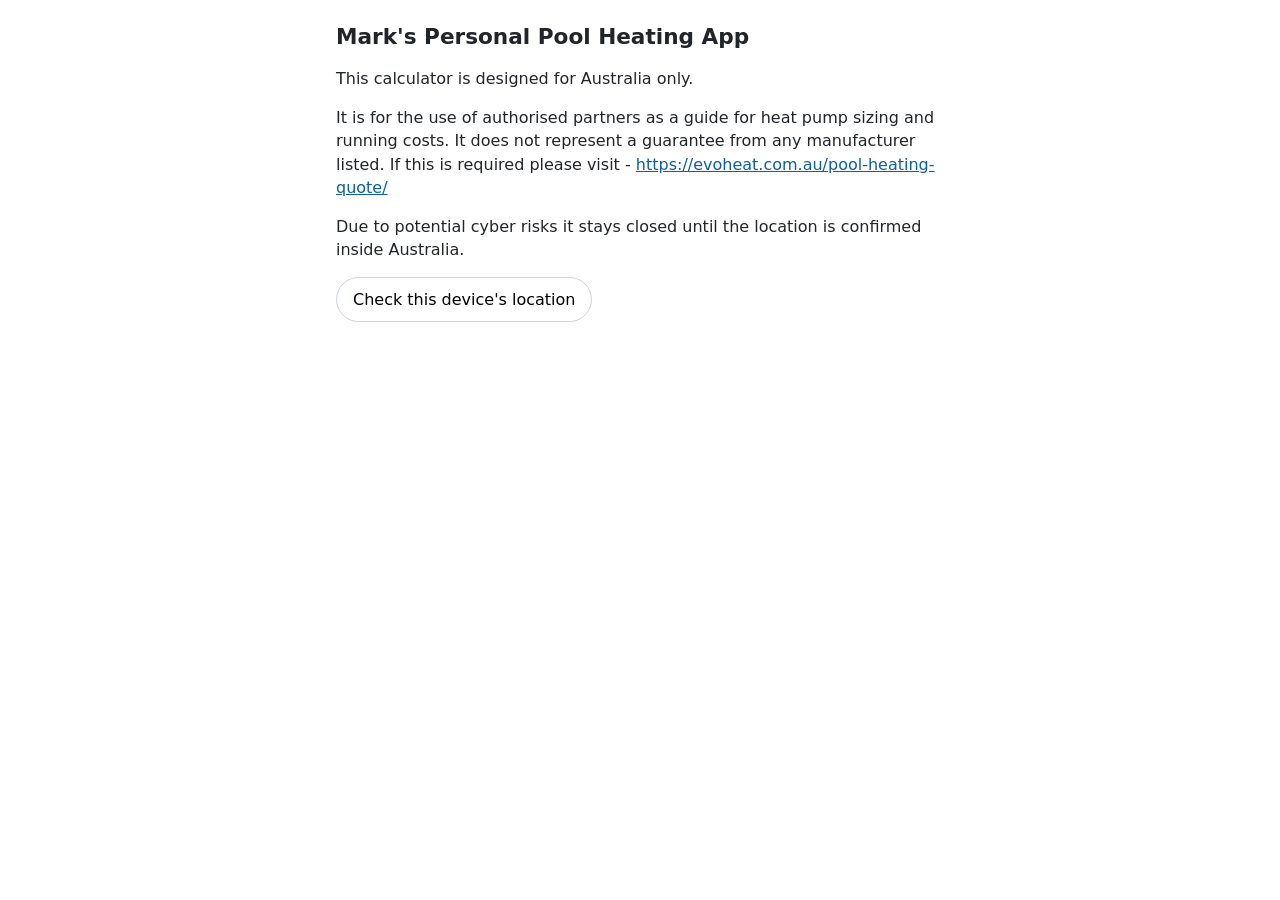
==== index.html @ 6153452d "Rename the visible supply label to Supply -. Leave the price figures unchanged and bump each app cac" ====
<!doctype html>
<html lang="en-AU">
<head>
<!-- Copyright (c) 2026 Mark Hall. All rights reserved. Copying, reproduction, or use to train AI systems is prohibited. -->
<meta name="robots" content="index, follow, noai, noimageai">
<meta name="googlebot" content="noai, noimageai">
<meta name="tdm-reservation" content="1">
<meta charset="utf-8">
<meta name="viewport" content="width=device-width, initial-scale=1, viewport-fit=cover">
<title>Mark&#39;s Personal Pool Heating App</title>
<meta name="description" content="Hourly pool heating calculator for cities across Australia.">
<meta name="theme-color" content="#0b5fa5">
<meta name="mobile-web-app-capable" content="yes">
<meta name="apple-mobile-web-app-capable" content="yes">
<meta name="apple-mobile-web-app-status-bar-style" content="default">
<meta name="apple-mobile-web-app-title" content="Mark&#39;s Pool Heating">
<link rel="manifest" href="manifest.webmanifest">
<link rel="icon" type="image/png" sizes="32x32" href="icons/favicon-32.png">
<link rel="apple-touch-icon" sizes="180x180" href="icons/apple-touch-icon.png">
<link rel="stylesheet" href="app.css?v=49">
<style>
  #gate{font-family:system-ui,sans-serif;max-width:40rem;margin:24px auto;padding:0 16px;color:#212529;line-height:1.45}
  #gate h1{font-size:1.35rem;line-height:1.25}
  #gate button{font:inherit;padding:10px 16px;border-radius:999px;border:1px solid #ced4da;background:#fff;cursor:pointer}
  #gate button:disabled{opacity:.55;cursor:wait}
  #gate-status{min-height:1.4em}
  #gate-help{font-size:.9rem;margin:4px 0 0}
  #gate-help p{margin:.4em 0 .15em}
  #gate-help ol{margin:.15em 0 0;padding-left:1.25rem}
  #gate-help li{margin:.4em 0}
  #gate a{color:#0b5fa5;overflow-wrap:anywhere}
</style>
</head>
<body>
<div id="gate">
  <h1>Mark's Personal Pool Heating App</h1>
  <p>This calculator is designed for Australia only.</p>
  <p>It is for the use of authorised partners as a guide for heat pump sizing and running costs. It does not represent a guarantee from any manufacturer listed. If this is required please visit - <a href="https://evoheat.com.au/pool-heating-quote/">https://evoheat.com.au/pool-heating-quote/</a></p>
  <p>Due to potential cyber risks it stays closed until the location is confirmed inside Australia.</p>
  <button id="gate-check" type="button">Check this device's location</button>
  <p id="gate-status" role="status"></p>
</div>
<div id="root" hidden></div>

<noscript>This calculator needs JavaScript.</noscript>
<script src="gate.js?v=49" defer></script>
<script src="app.js?v=49" defer></script>
</body>
</html>
---- app.css ----
*,*::before,*::after{box-sizing:border-box}
html{-webkit-text-size-adjust:100%}
body{margin:0;background:#fff;color:#111418;font-family:system-ui,-apple-system,"Segoe UI",Roboto,sans-serif;padding:env(safe-area-inset-top) env(safe-area-inset-right) 0 env(safe-area-inset-left)}
a{color:#1f6feb}
input[type=range]{touch-action:pan-y}
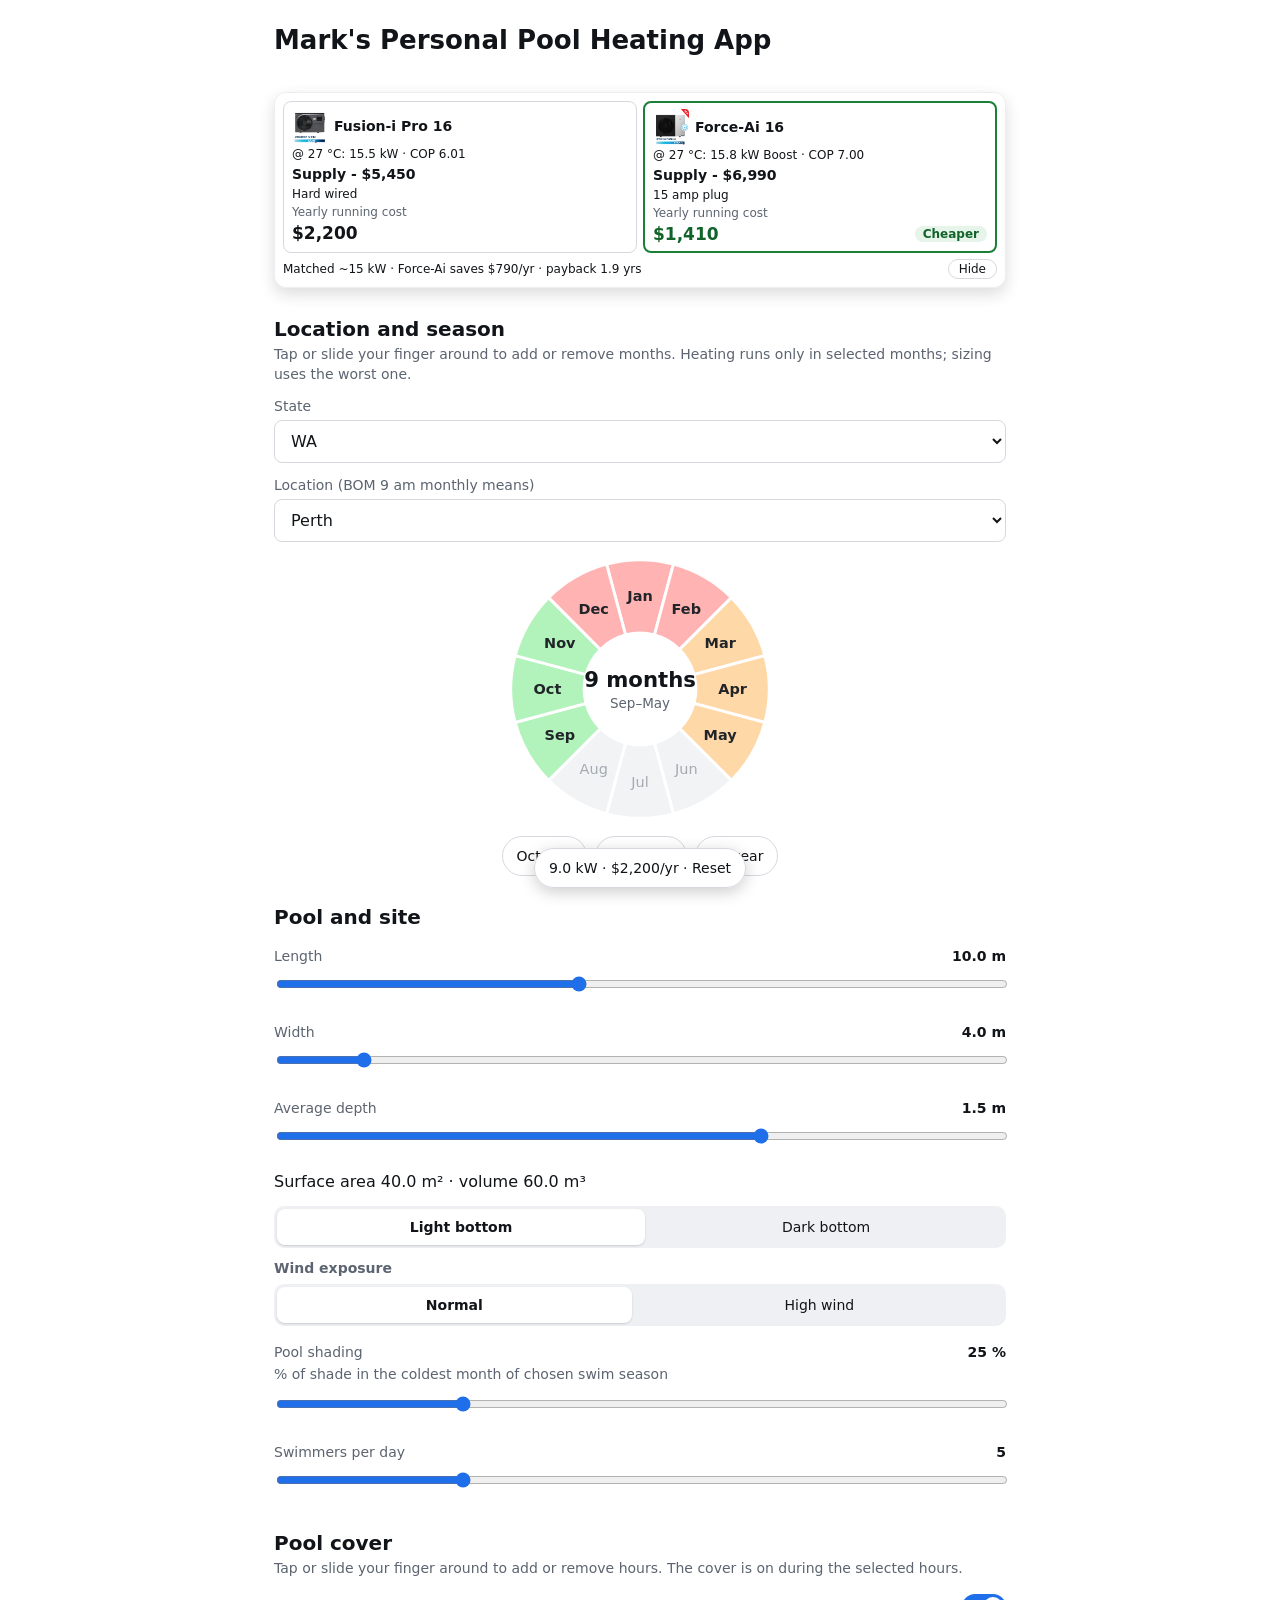
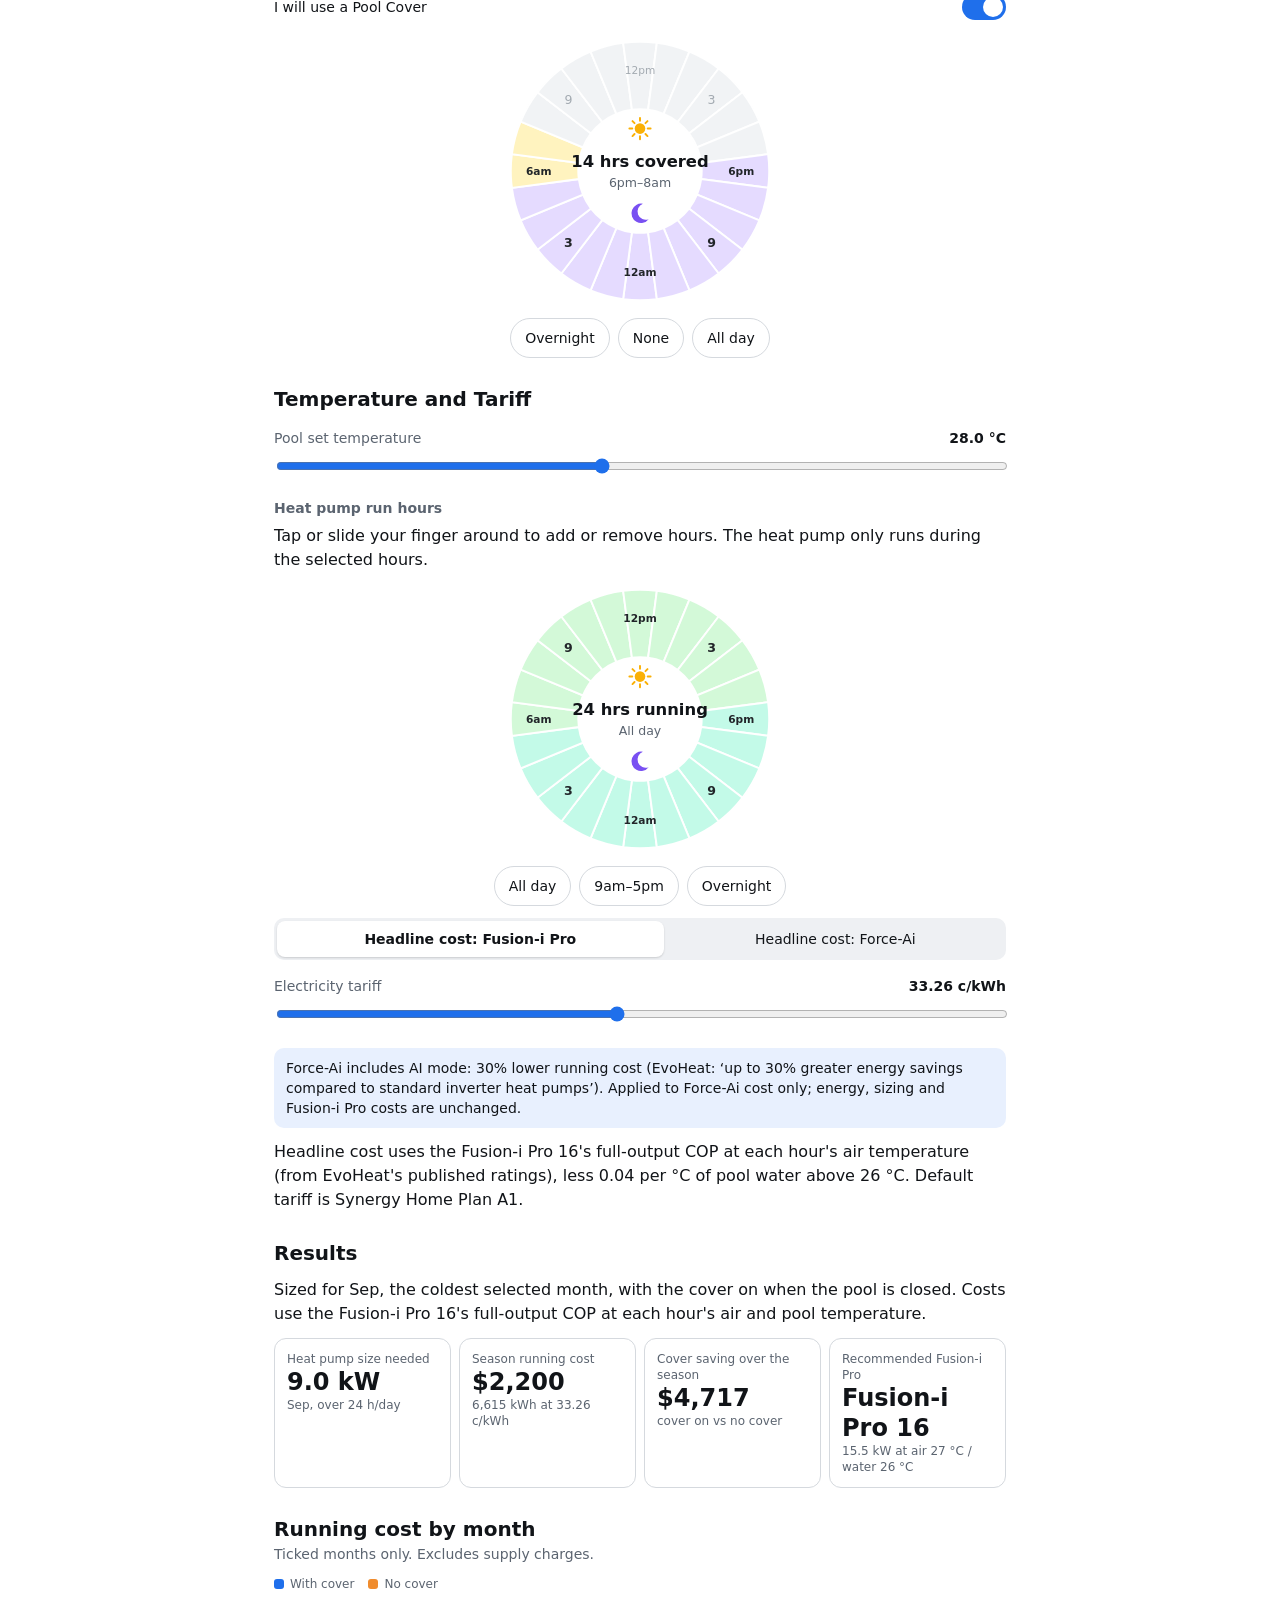
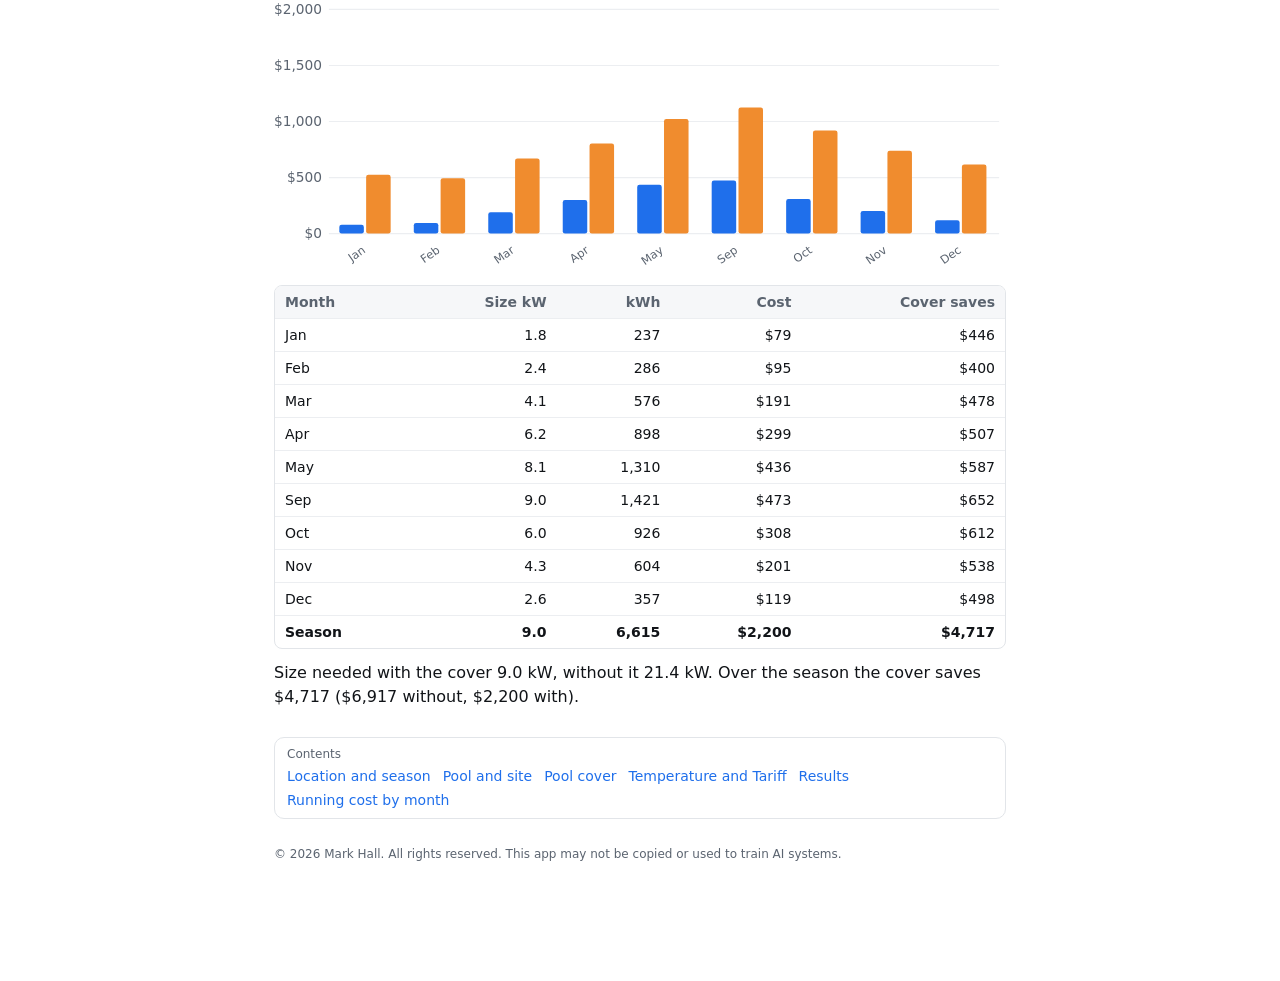
==== commit 88e03601: "Open the Fusion app straight into the calculator. Remove the root location gate and stop adding a su" ====
--- a/index.html
+++ b/index.html
@@ -17,33 +17,12 @@
 <link rel="manifest" href="manifest.webmanifest">
 <link rel="icon" type="image/png" sizes="32x32" href="icons/favicon-32.png">
 <link rel="apple-touch-icon" sizes="180x180" href="icons/apple-touch-icon.png">
-<link rel="stylesheet" href="app.css?v=49">
-<style>
-  #gate{font-family:system-ui,sans-serif;max-width:40rem;margin:24px auto;padding:0 16px;color:#212529;line-height:1.45}
-  #gate h1{font-size:1.35rem;line-height:1.25}
-  #gate button{font:inherit;padding:10px 16px;border-radius:999px;border:1px solid #ced4da;background:#fff;cursor:pointer}
-  #gate button:disabled{opacity:.55;cursor:wait}
-  #gate-status{min-height:1.4em}
-  #gate-help{font-size:.9rem;margin:4px 0 0}
-  #gate-help p{margin:.4em 0 .15em}
-  #gate-help ol{margin:.15em 0 0;padding-left:1.25rem}
-  #gate-help li{margin:.4em 0}
-  #gate a{color:#0b5fa5;overflow-wrap:anywhere}
-</style>
+<link rel="stylesheet" href="app.css?v=50">
 </head>
 <body>
-<div id="gate">
-  <h1>Mark's Personal Pool Heating App</h1>
-  <p>This calculator is designed for Australia only.</p>
-  <p>It is for the use of authorised partners as a guide for heat pump sizing and running costs. It does not represent a guarantee from any manufacturer listed. If this is required please visit - <a href="https://evoheat.com.au/pool-heating-quote/">https://evoheat.com.au/pool-heating-quote/</a></p>
-  <p>Due to potential cyber risks it stays closed until the location is confirmed inside Australia.</p>
-  <button id="gate-check" type="button">Check this device's location</button>
-  <p id="gate-status" role="status"></p>
-</div>
-<div id="root" hidden></div>
+<div id="root"></div>
 
 <noscript>This calculator needs JavaScript.</noscript>
-<script src="gate.js?v=49" defer></script>
-<script src="app.js?v=49" defer></script>
+<script src="app.js?v=50" defer></script>
 </body>
 </html>
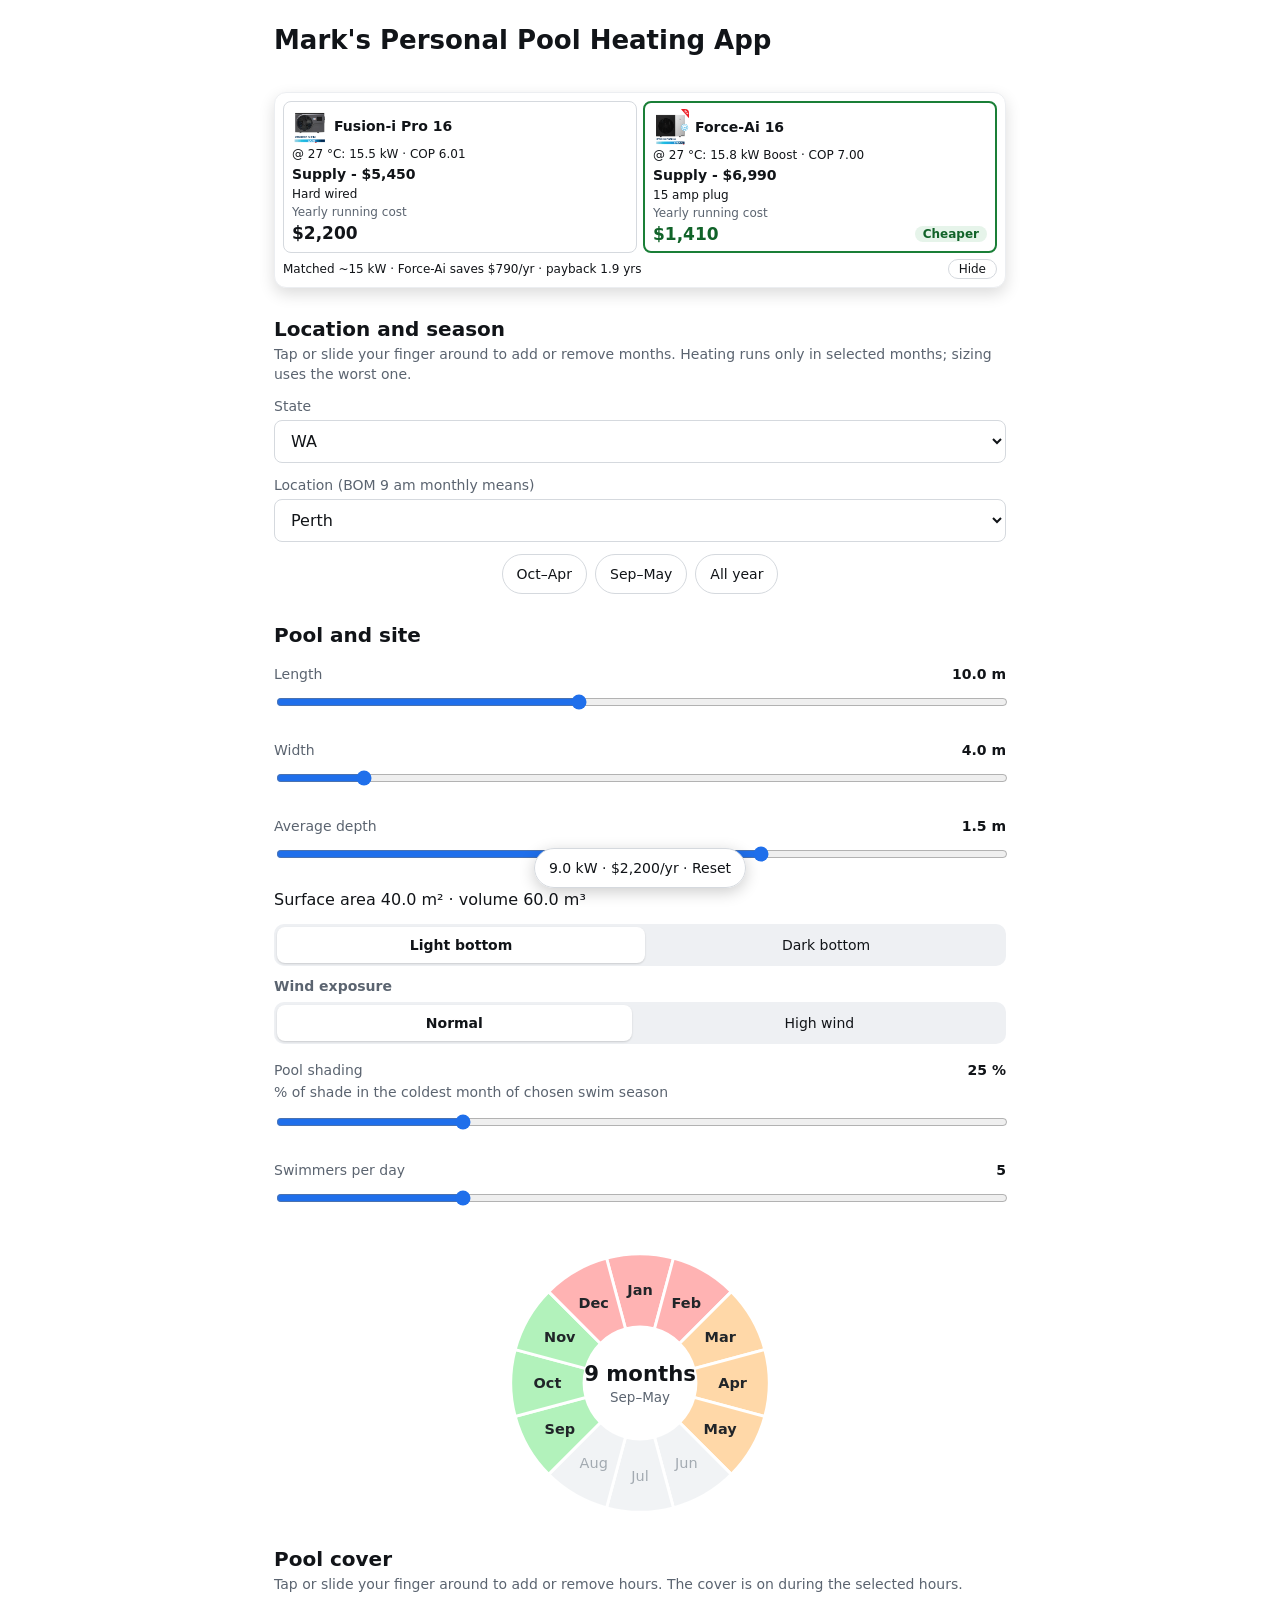
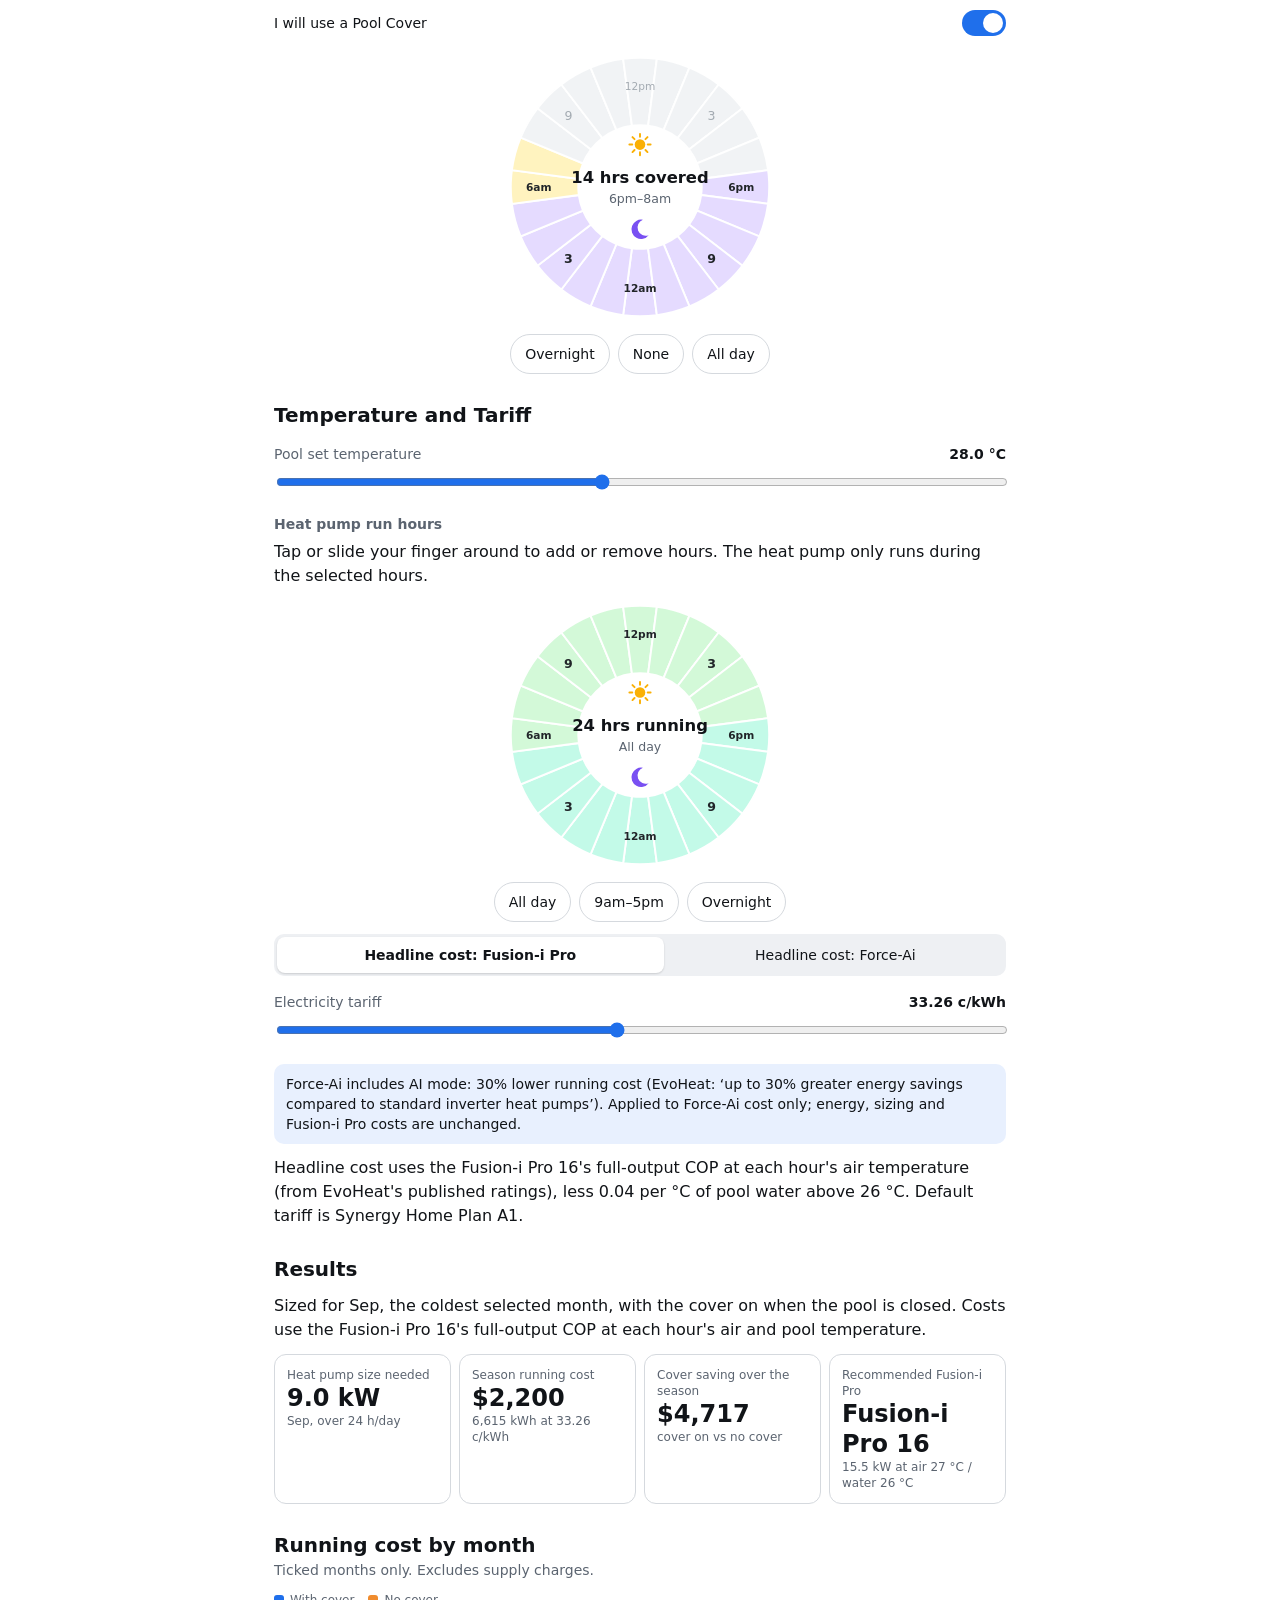
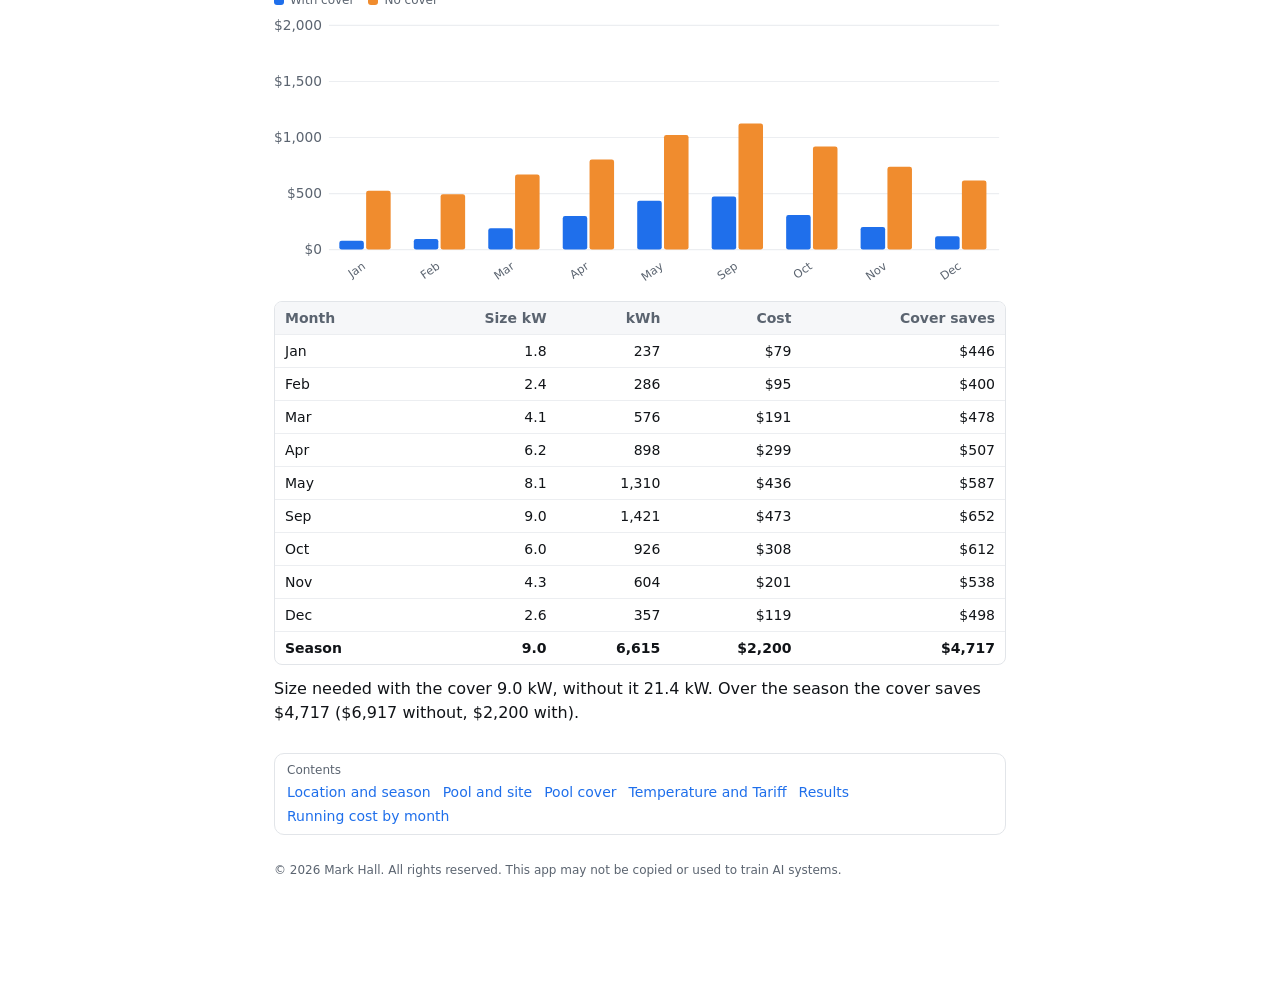
==== commit bf3a5832: "Place the swim season chart above the pool cover. Move the month pie to sit directly above Pool cove" ====
--- a/index.html
+++ b/index.html
@@ -17,12 +17,12 @@
 <link rel="manifest" href="manifest.webmanifest">
 <link rel="icon" type="image/png" sizes="32x32" href="icons/favicon-32.png">
 <link rel="apple-touch-icon" sizes="180x180" href="icons/apple-touch-icon.png">
-<link rel="stylesheet" href="app.css?v=50">
+<link rel="stylesheet" href="app.css?v=51">
 </head>
 <body>
 <div id="root"></div>
 
 <noscript>This calculator needs JavaScript.</noscript>
-<script src="app.js?v=50" defer></script>
+<script src="app.js?v=51" defer></script>
 </body>
 </html>
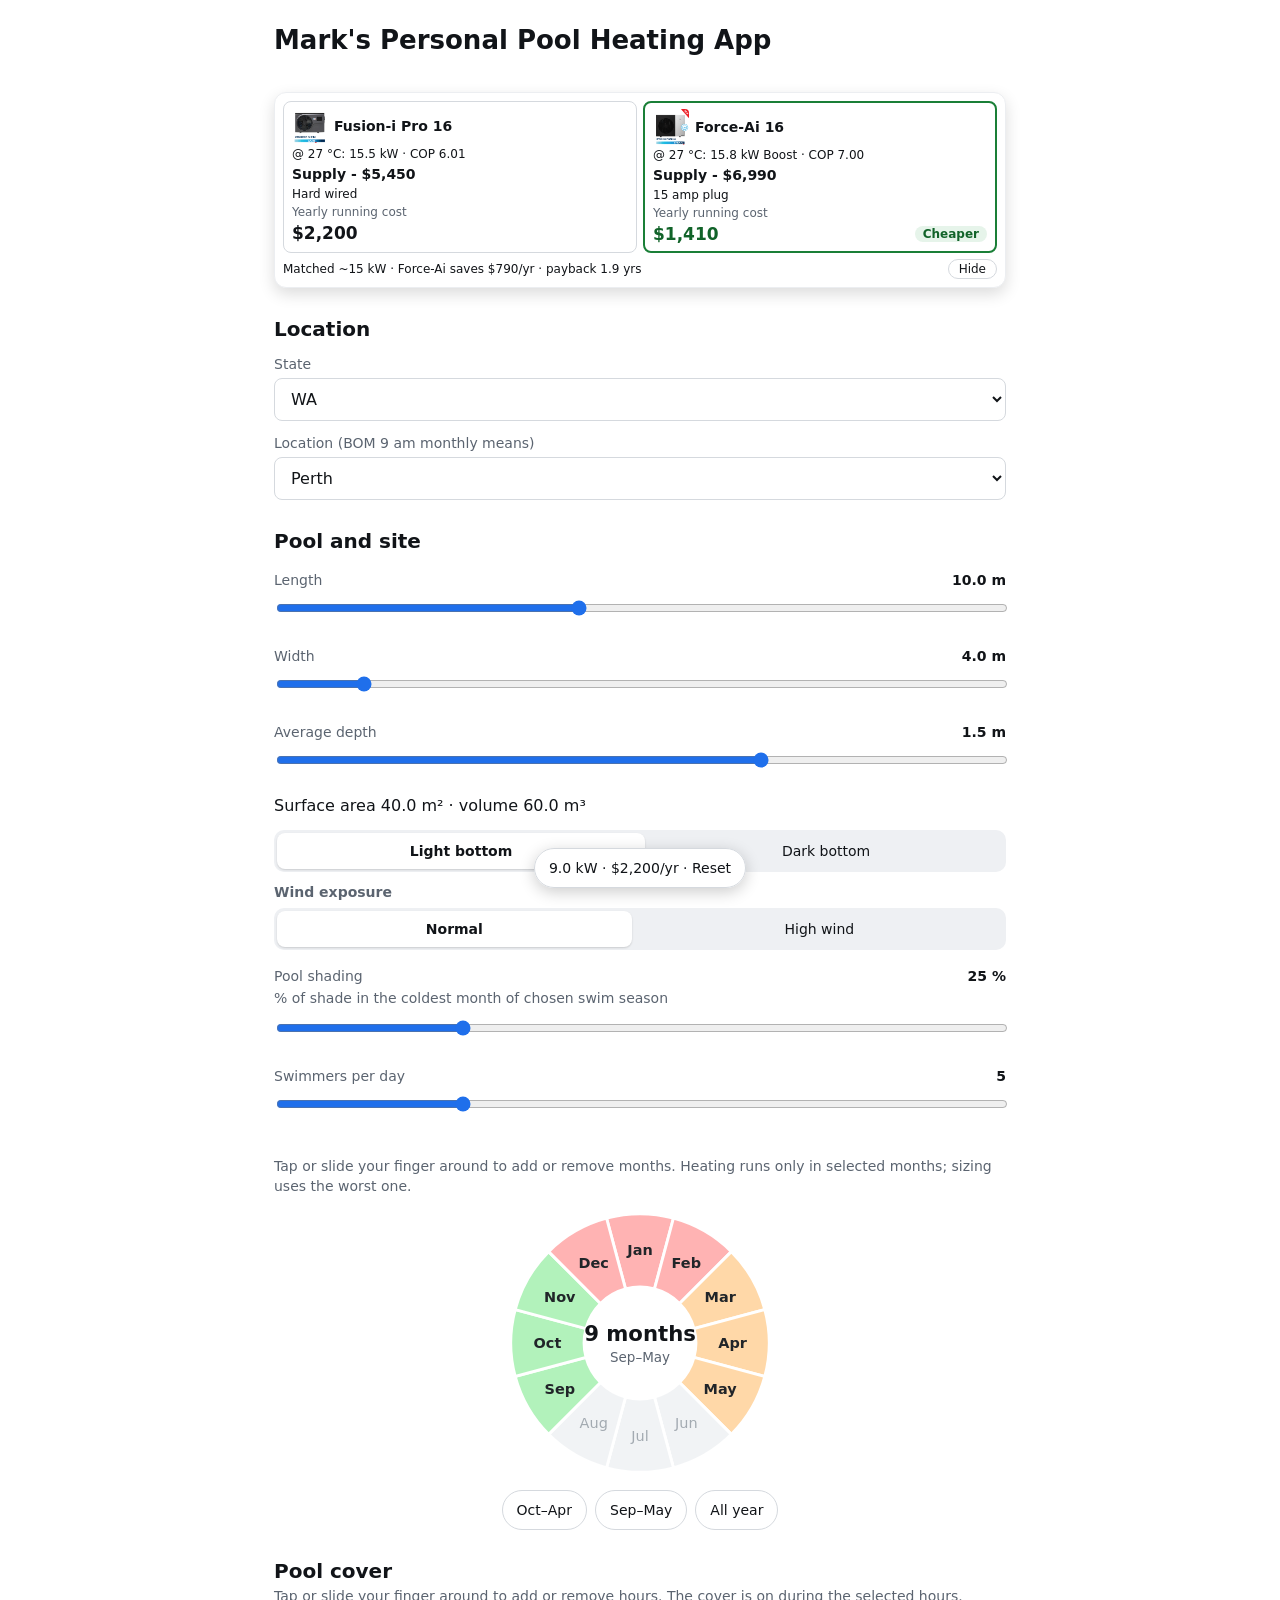
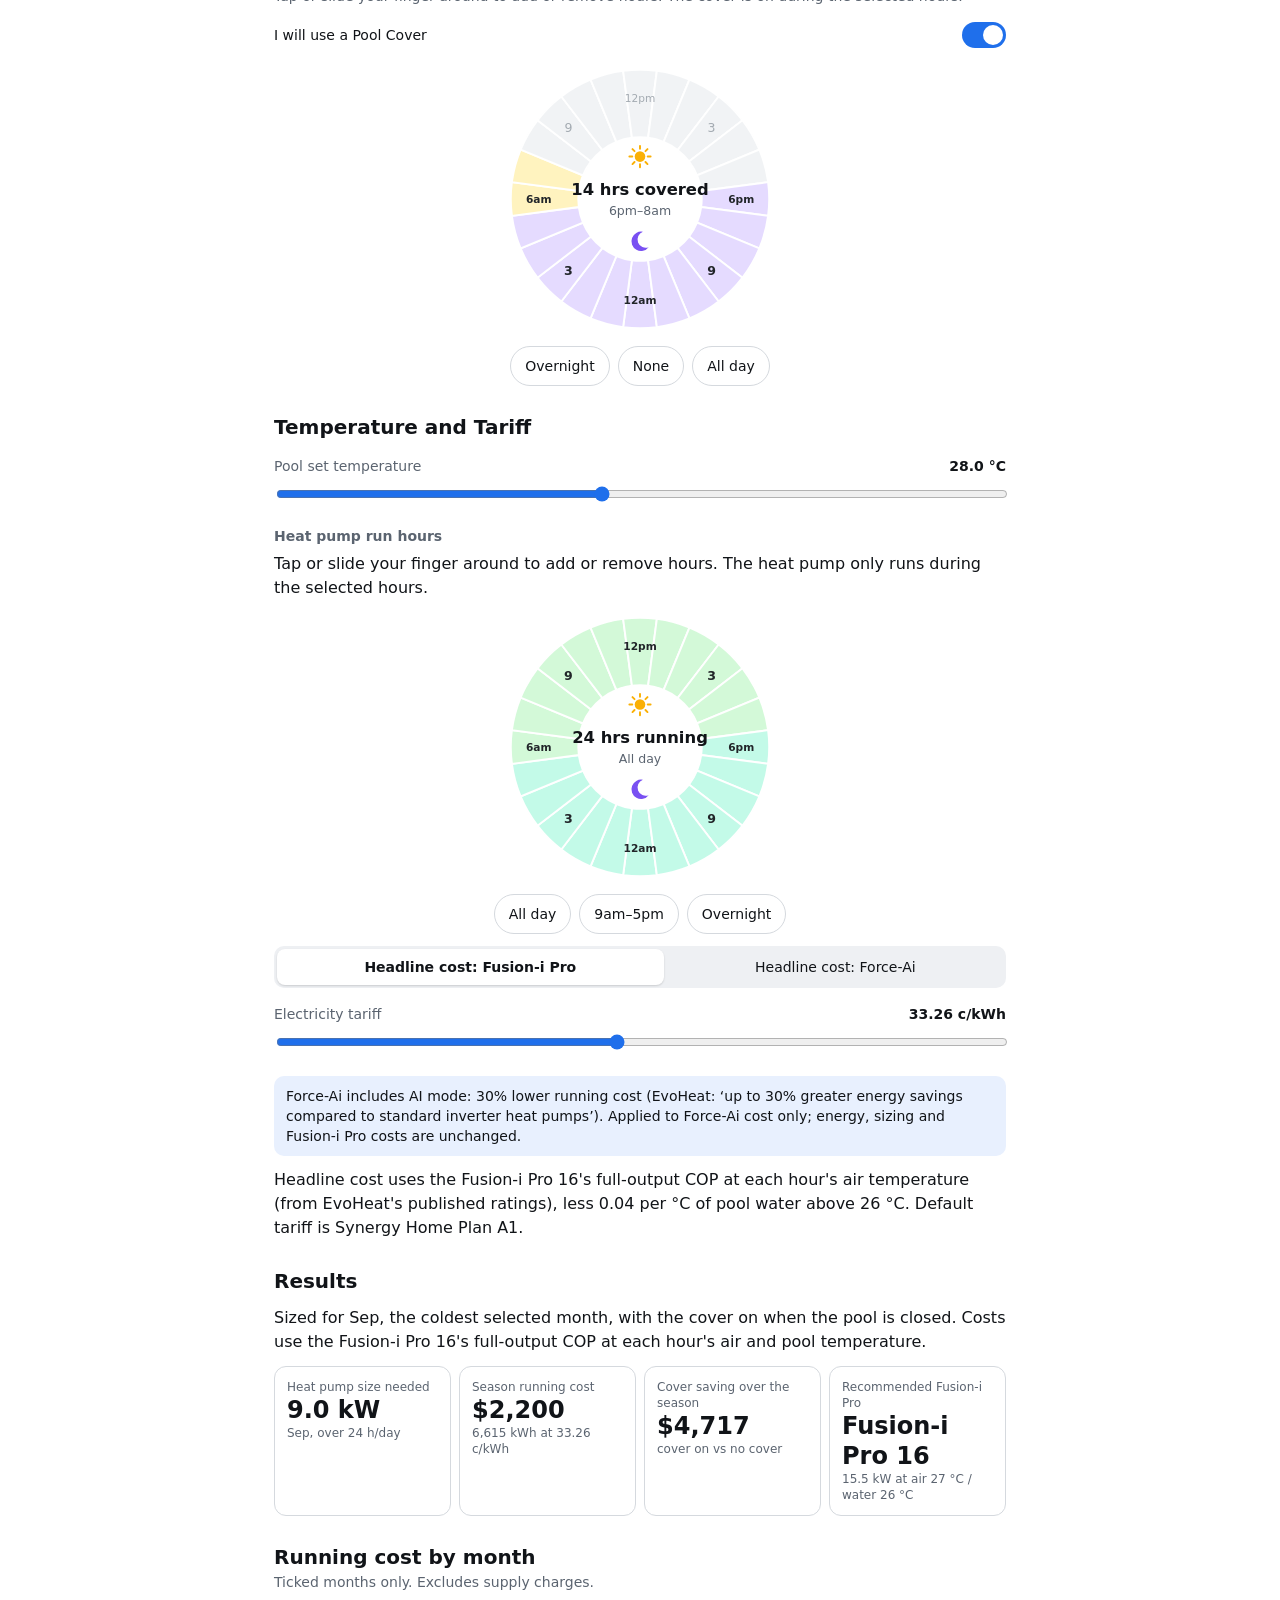
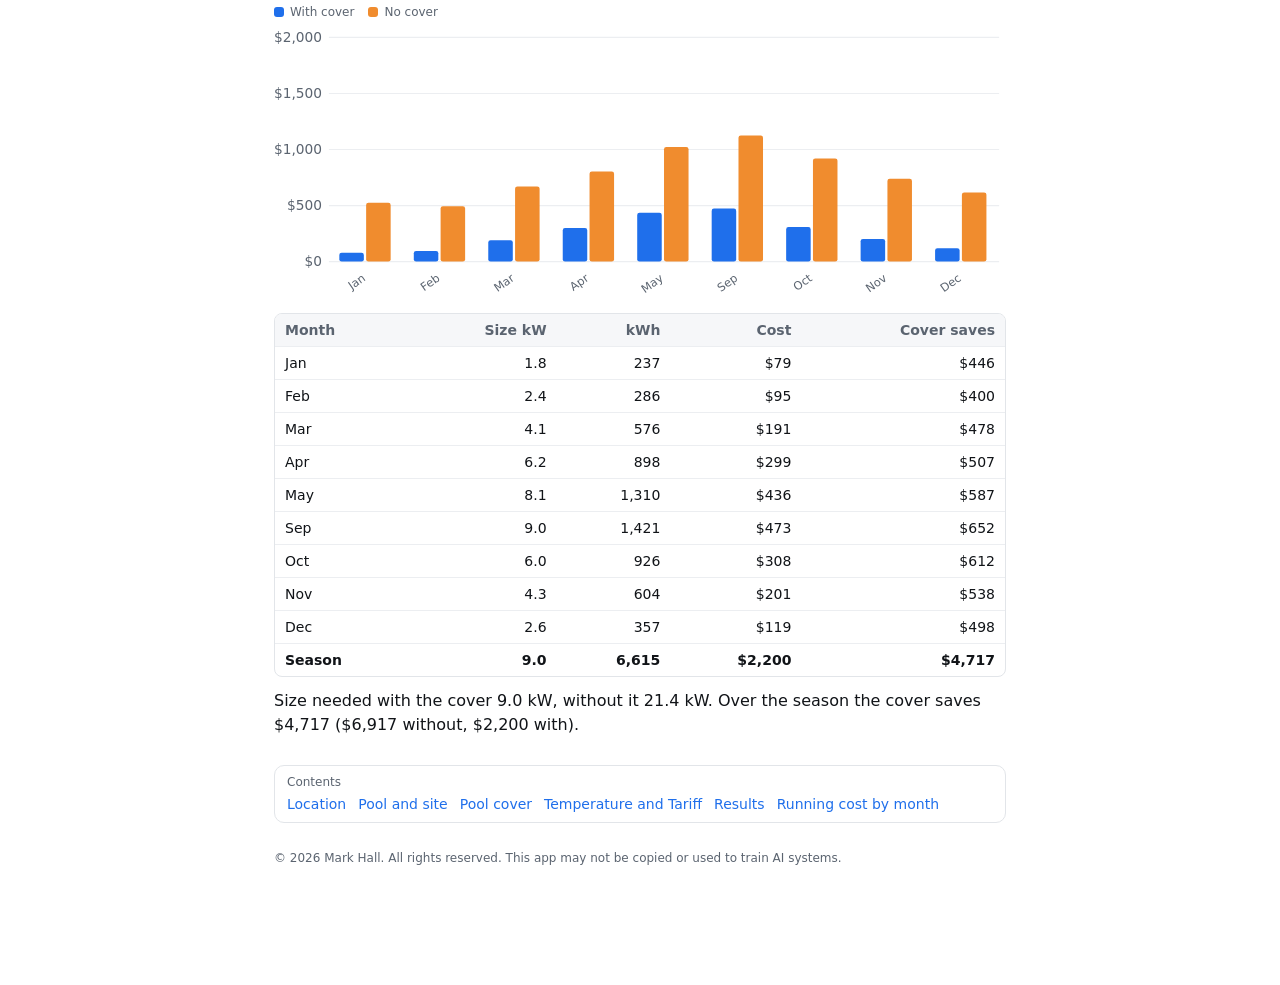
==== commit 45862618: "Move the swim season controls above the pool cover. Put the month hint, the pie chart, and the seaso" ====
--- a/index.html
+++ b/index.html
@@ -17,12 +17,12 @@
 <link rel="manifest" href="manifest.webmanifest">
 <link rel="icon" type="image/png" sizes="32x32" href="icons/favicon-32.png">
 <link rel="apple-touch-icon" sizes="180x180" href="icons/apple-touch-icon.png">
-<link rel="stylesheet" href="app.css?v=51">
+<link rel="stylesheet" href="app.css?v=52">
 </head>
 <body>
 <div id="root"></div>
 
 <noscript>This calculator needs JavaScript.</noscript>
-<script src="app.js?v=51" defer></script>
+<script src="app.js?v=52" defer></script>
 </body>
 </html>
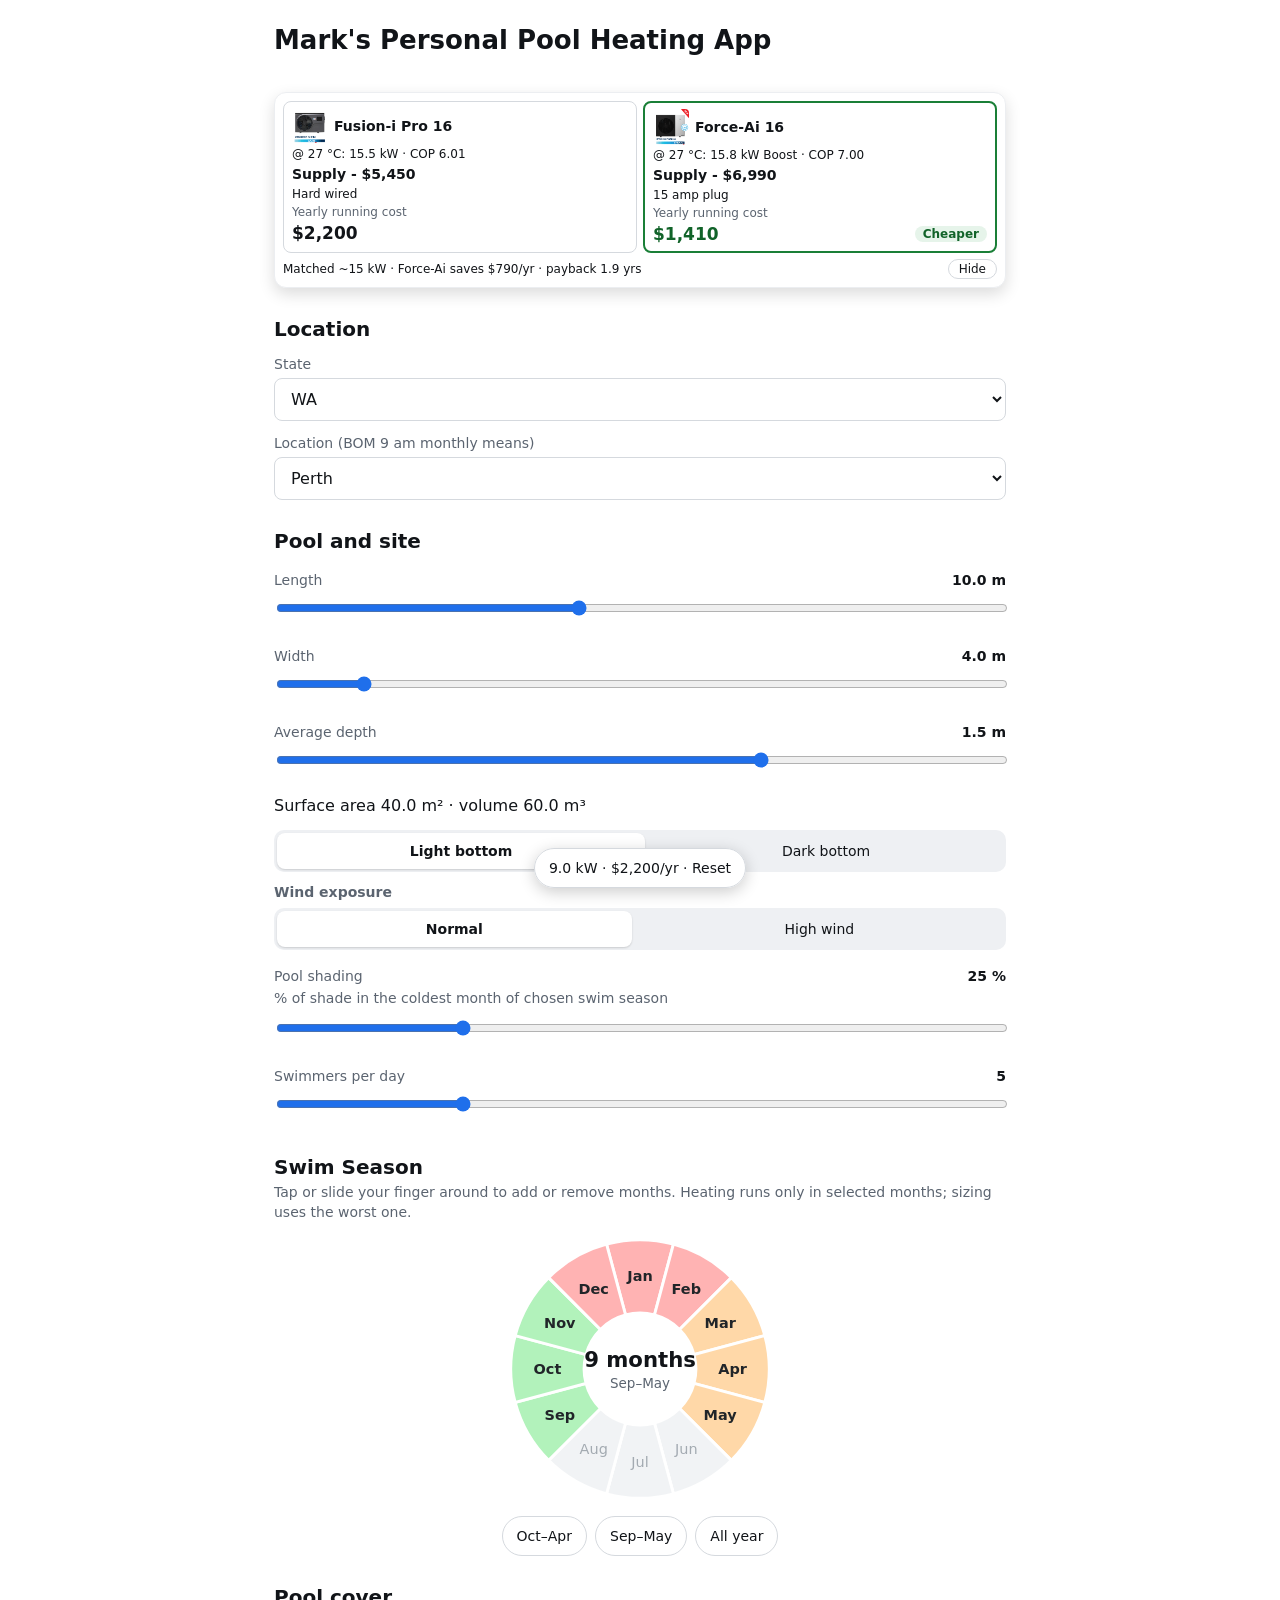
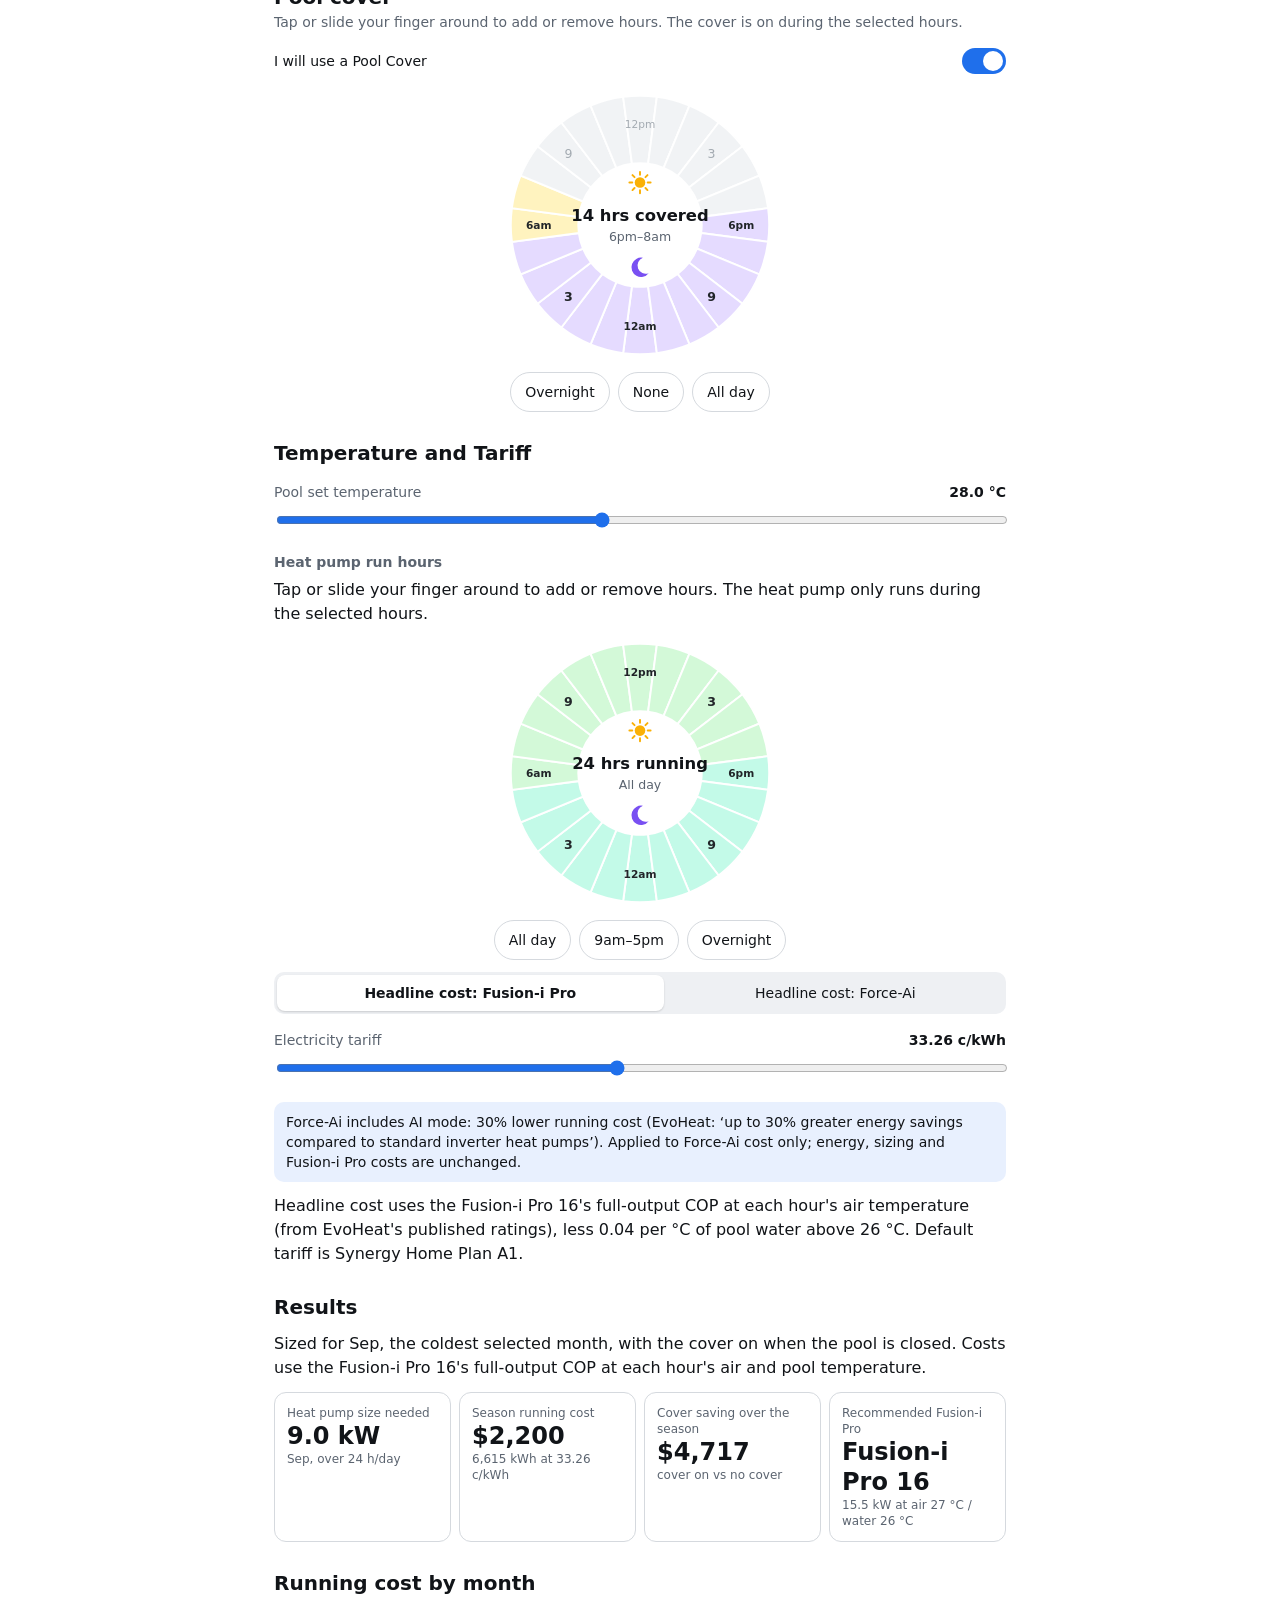
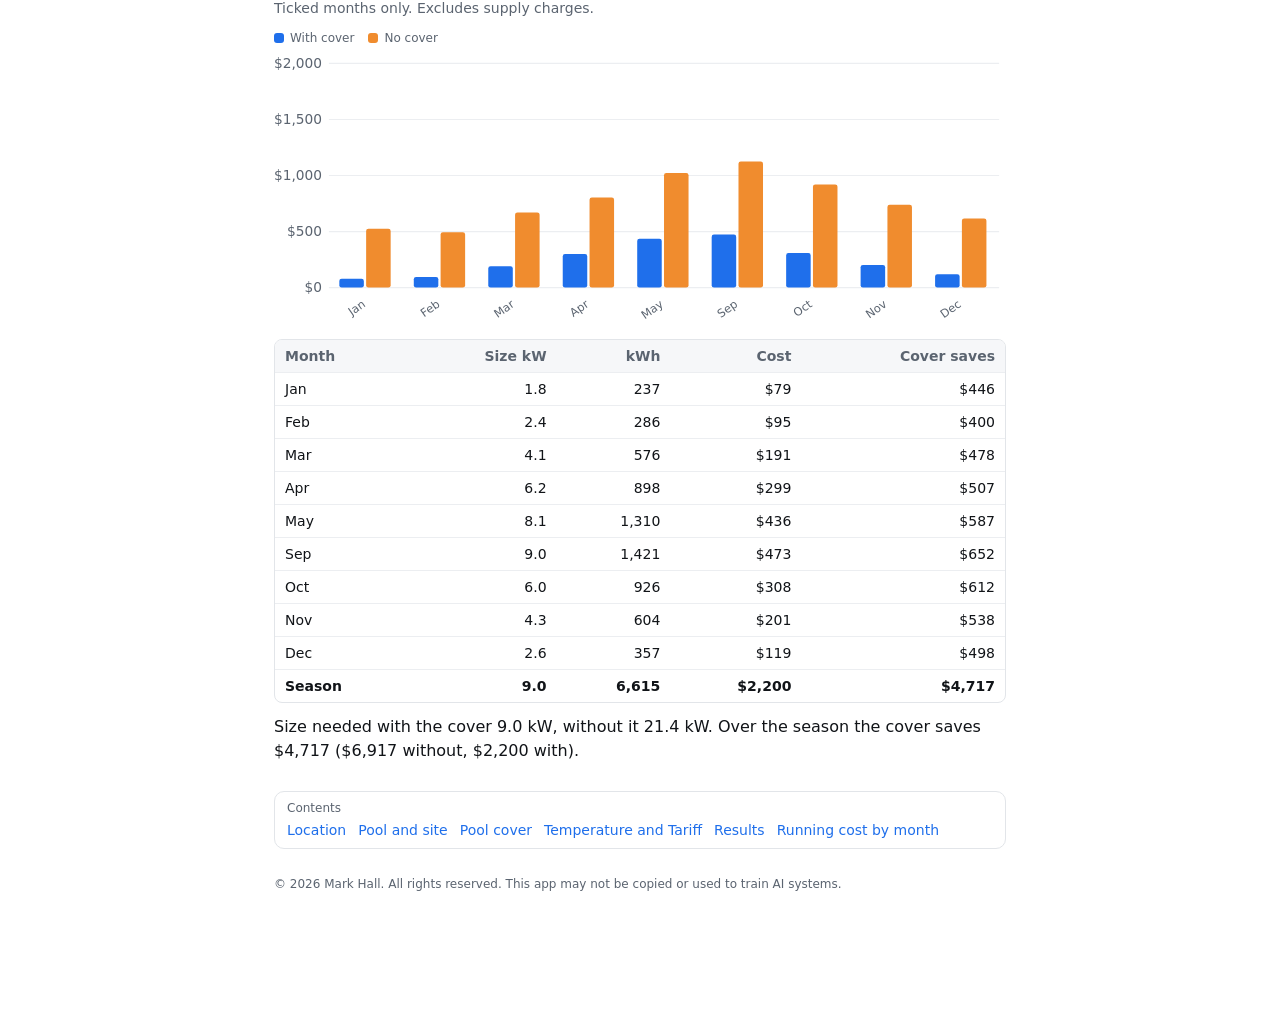
==== commit 14be8063: "Add a Swim Season heading above the month hint. Use the existing section heading above the swim seas" ====
--- a/index.html
+++ b/index.html
@@ -17,12 +17,12 @@
 <link rel="manifest" href="manifest.webmanifest">
 <link rel="icon" type="image/png" sizes="32x32" href="icons/favicon-32.png">
 <link rel="apple-touch-icon" sizes="180x180" href="icons/apple-touch-icon.png">
-<link rel="stylesheet" href="app.css?v=52">
+<link rel="stylesheet" href="app.css?v=53">
 </head>
 <body>
 <div id="root"></div>
 
 <noscript>This calculator needs JavaScript.</noscript>
-<script src="app.js?v=52" defer></script>
+<script src="app.js?v=53" defer></script>
 </body>
 </html>
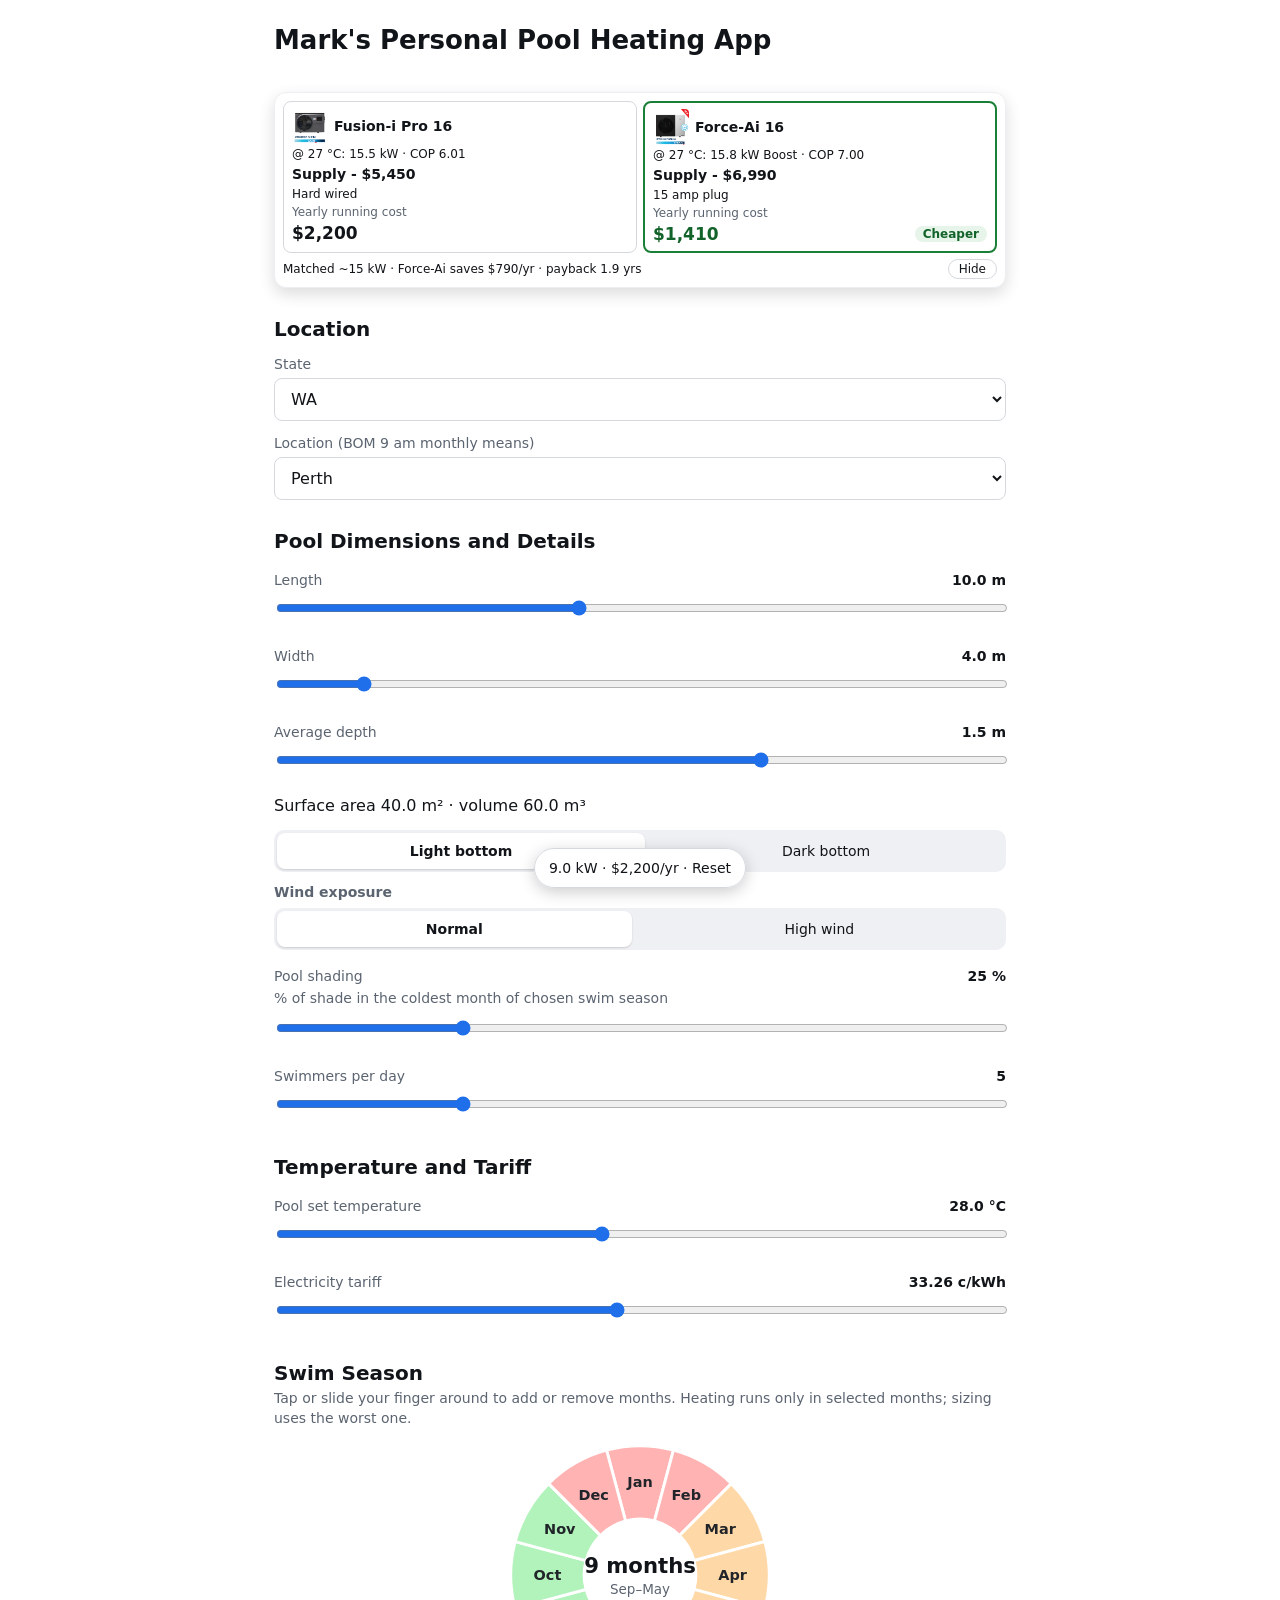
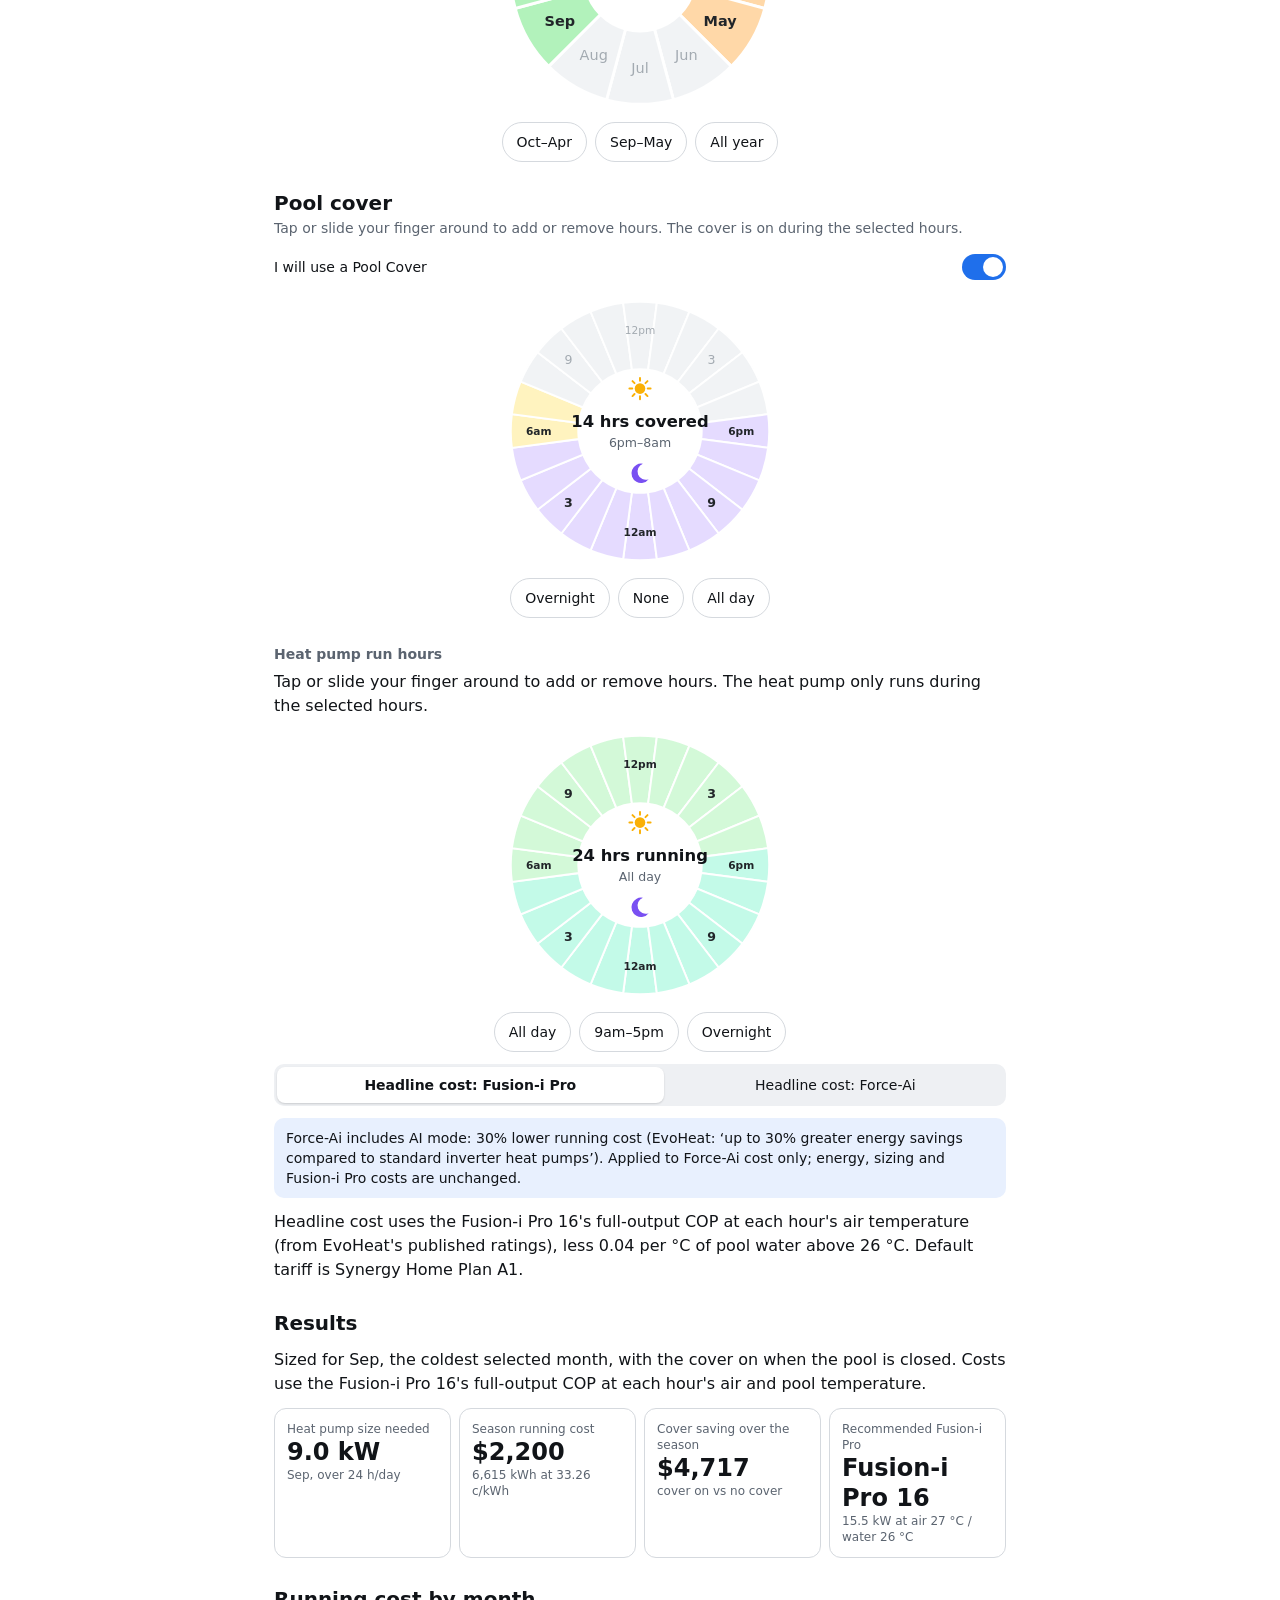
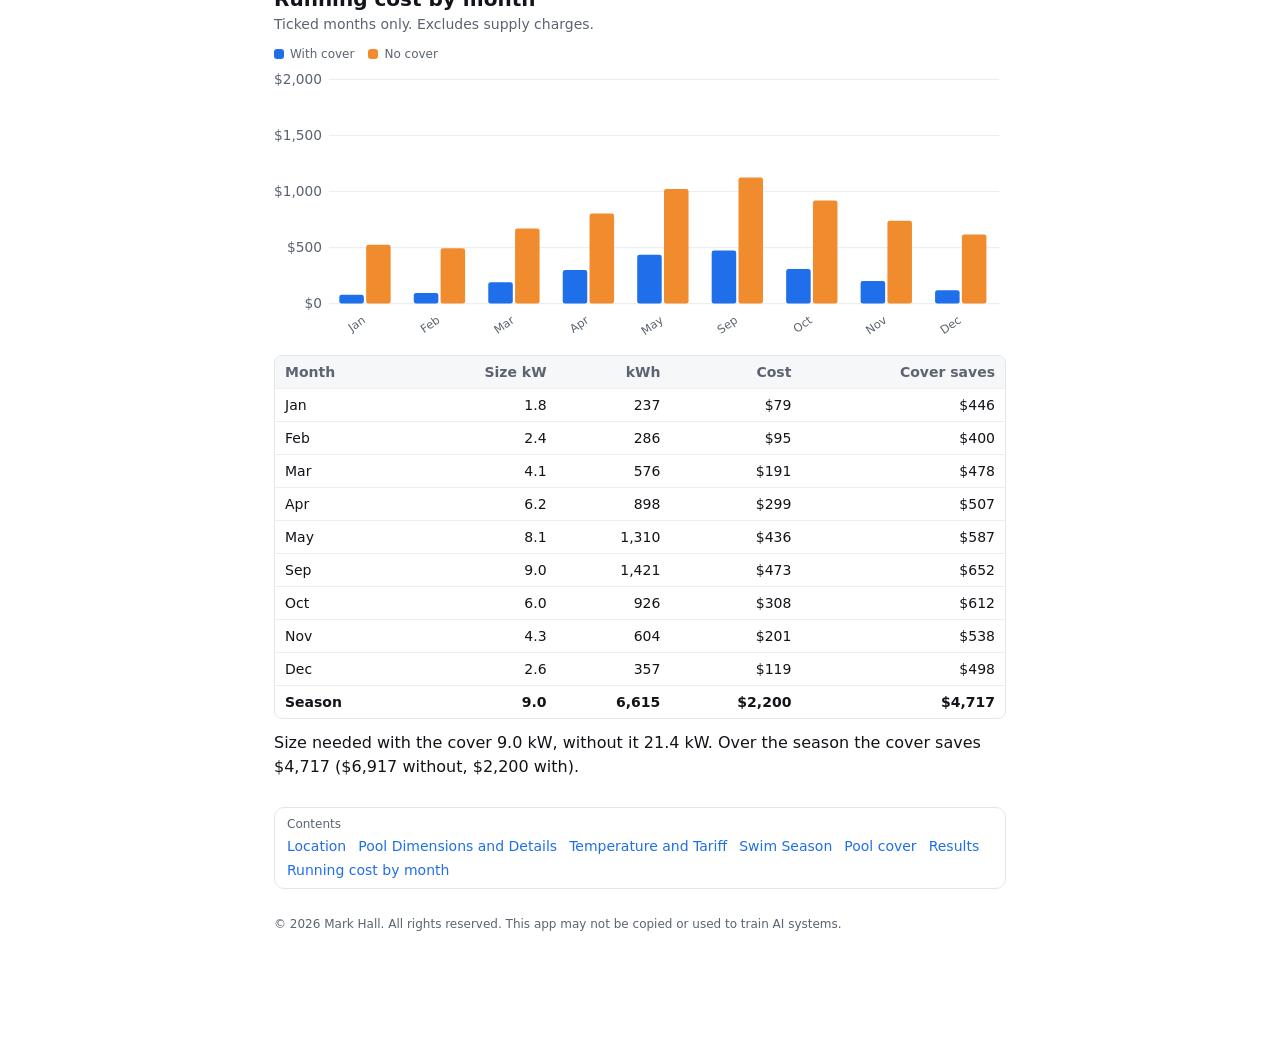
==== commit b96247bb: "Move temperature and tariff above Swim Season. Place that heading and its two sliders directly above" ====
--- a/index.html
+++ b/index.html
@@ -17,12 +17,12 @@
 <link rel="manifest" href="manifest.webmanifest">
 <link rel="icon" type="image/png" sizes="32x32" href="icons/favicon-32.png">
 <link rel="apple-touch-icon" sizes="180x180" href="icons/apple-touch-icon.png">
-<link rel="stylesheet" href="app.css?v=53">
+<link rel="stylesheet" href="app.css?v=54">
 </head>
 <body>
 <div id="root"></div>
 
 <noscript>This calculator needs JavaScript.</noscript>
-<script src="app.js?v=53" defer></script>
+<script src="app.js?v=54" defer></script>
 </body>
 </html>
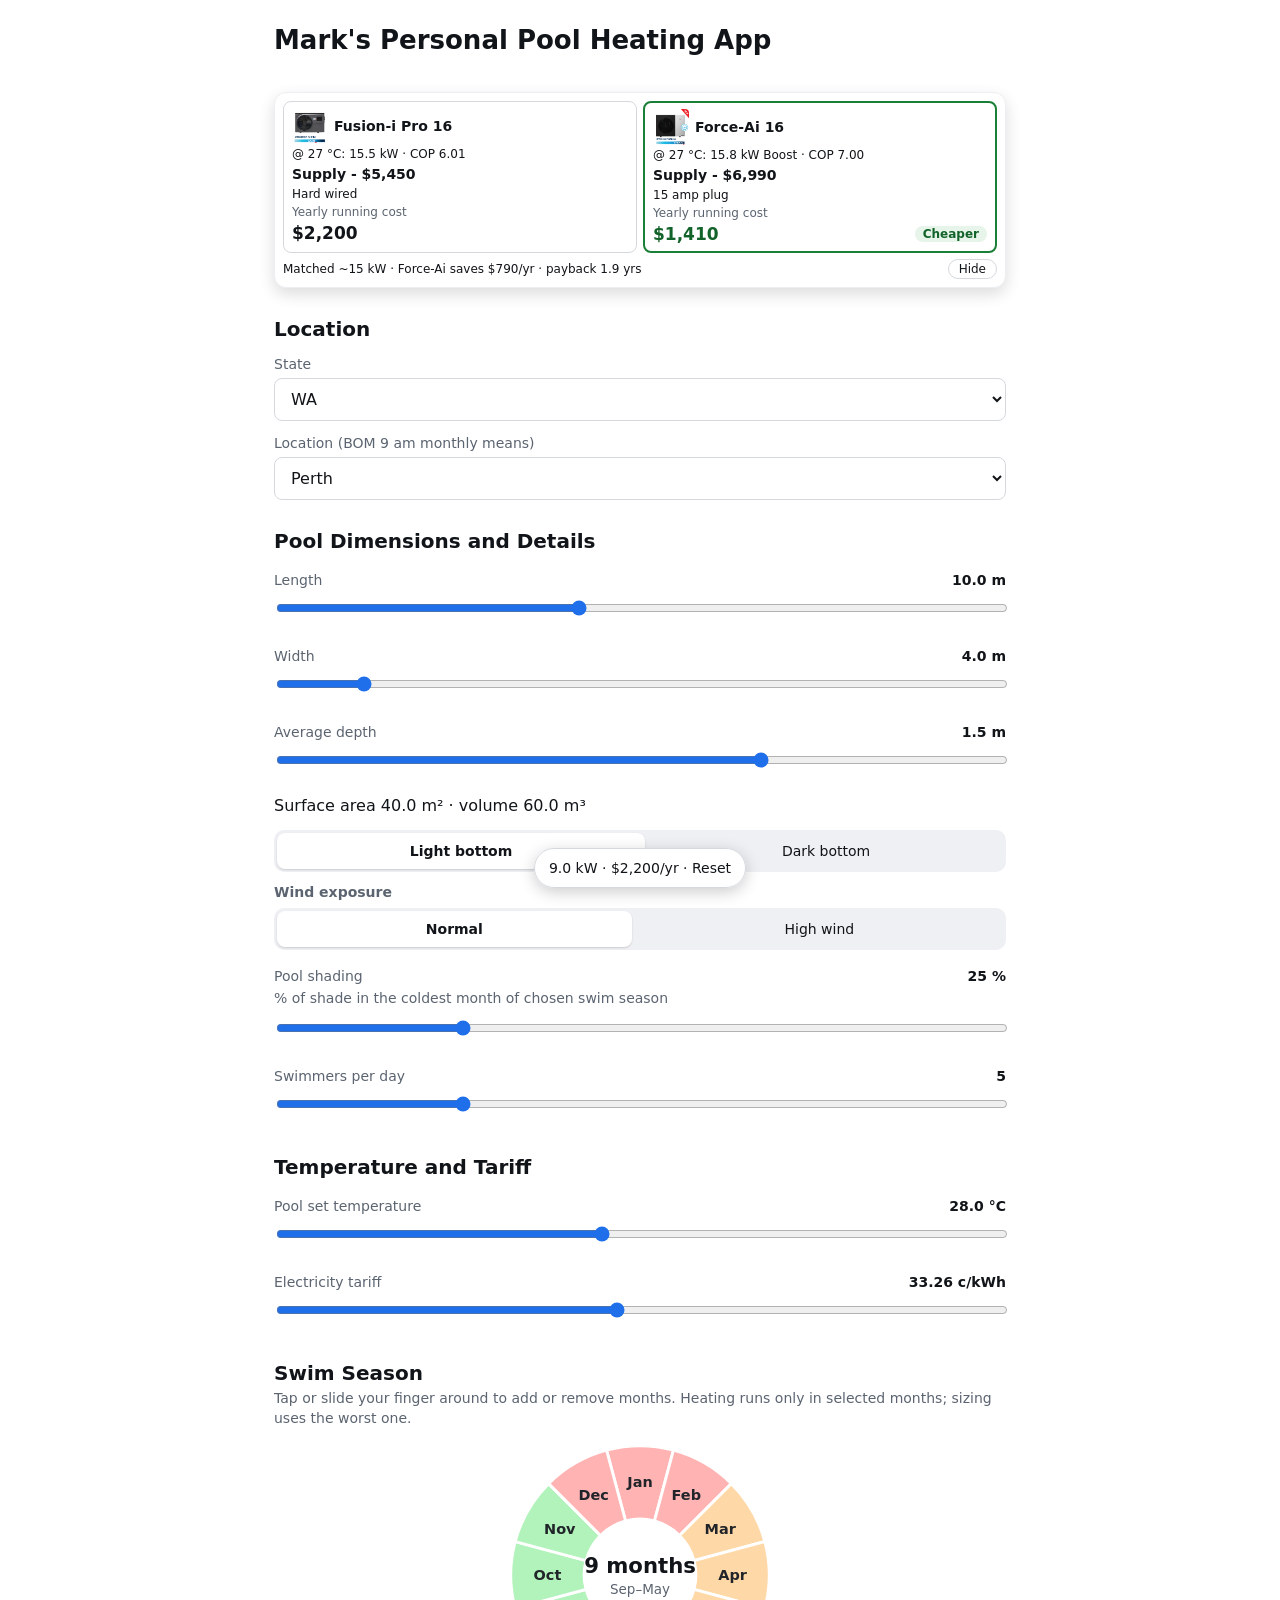
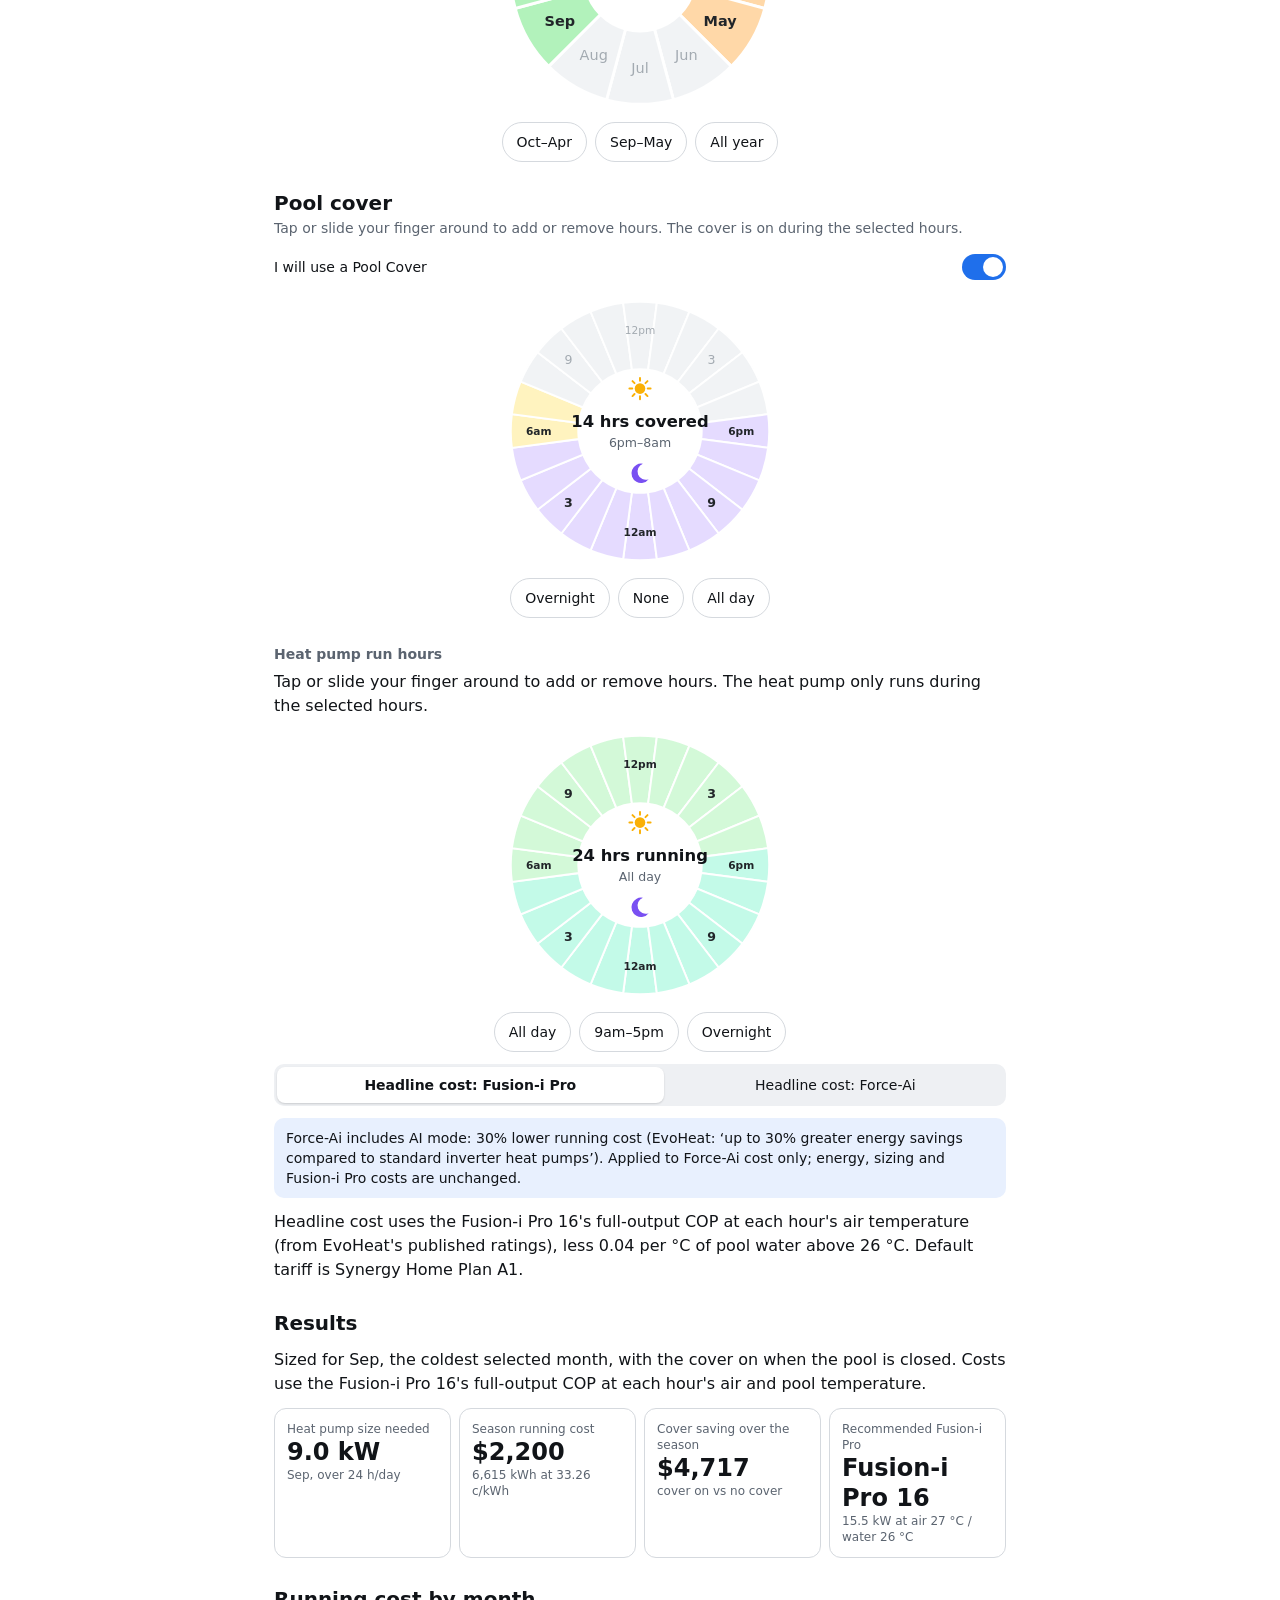
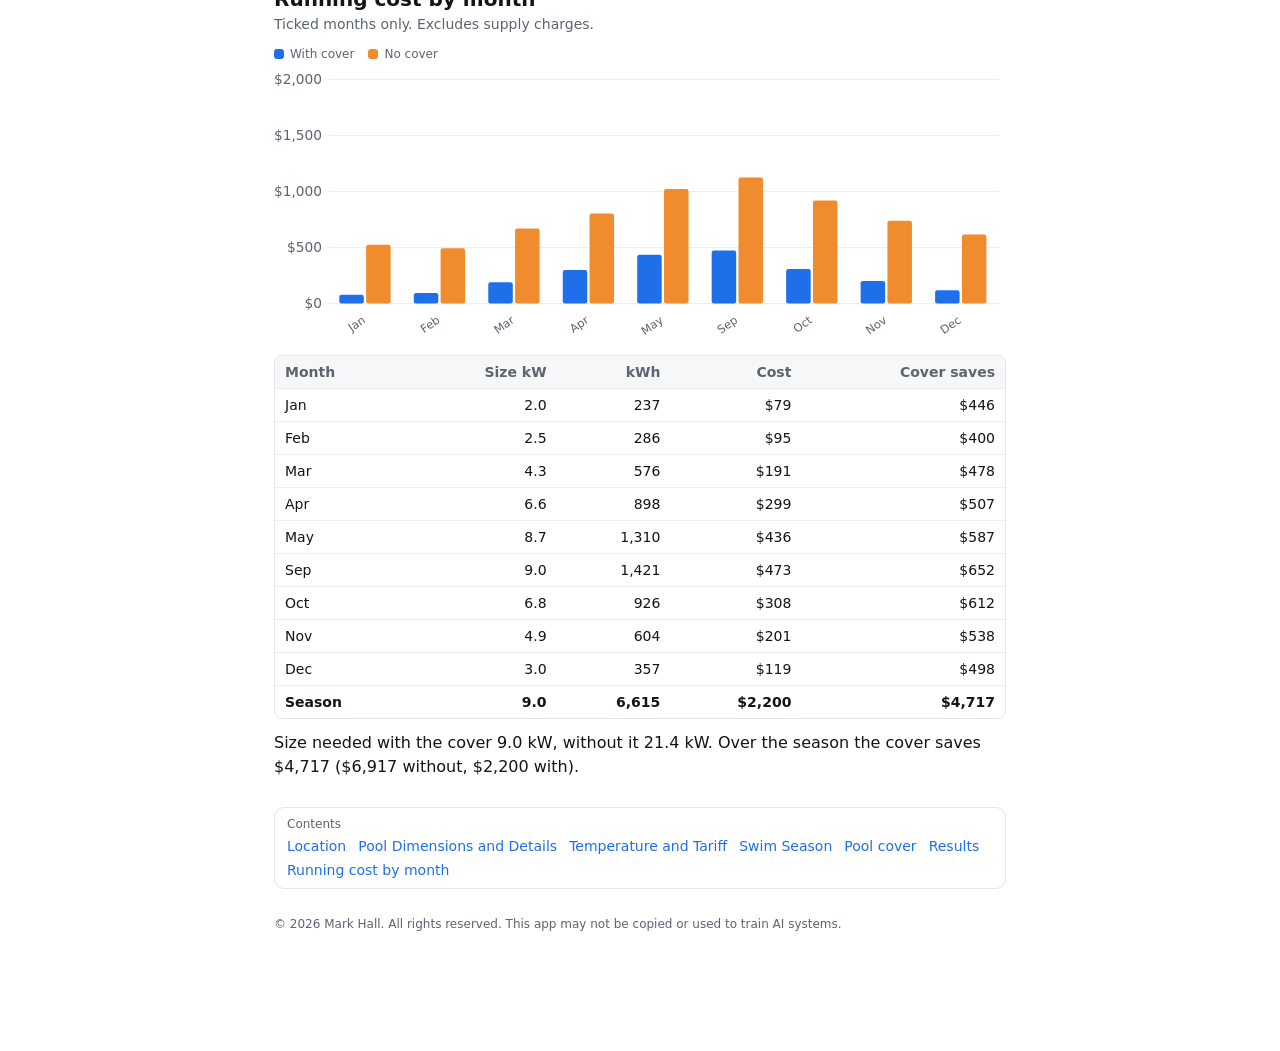
==== commit 69265ebb: "Size each swim month from a cold start. An unheated gap let the next month's recovery spike set the " ====
--- a/index.html
+++ b/index.html
@@ -17,12 +17,12 @@
 <link rel="manifest" href="manifest.webmanifest">
 <link rel="icon" type="image/png" sizes="32x32" href="icons/favicon-32.png">
 <link rel="apple-touch-icon" sizes="180x180" href="icons/apple-touch-icon.png">
-<link rel="stylesheet" href="app.css?v=54">
+<link rel="stylesheet" href="app.css?v=56">
 </head>
 <body>
 <div id="root"></div>
 
 <noscript>This calculator needs JavaScript.</noscript>
-<script src="app.js?v=54" defer></script>
+<script src="app.js?v=56" defer></script>
 </body>
 </html>
